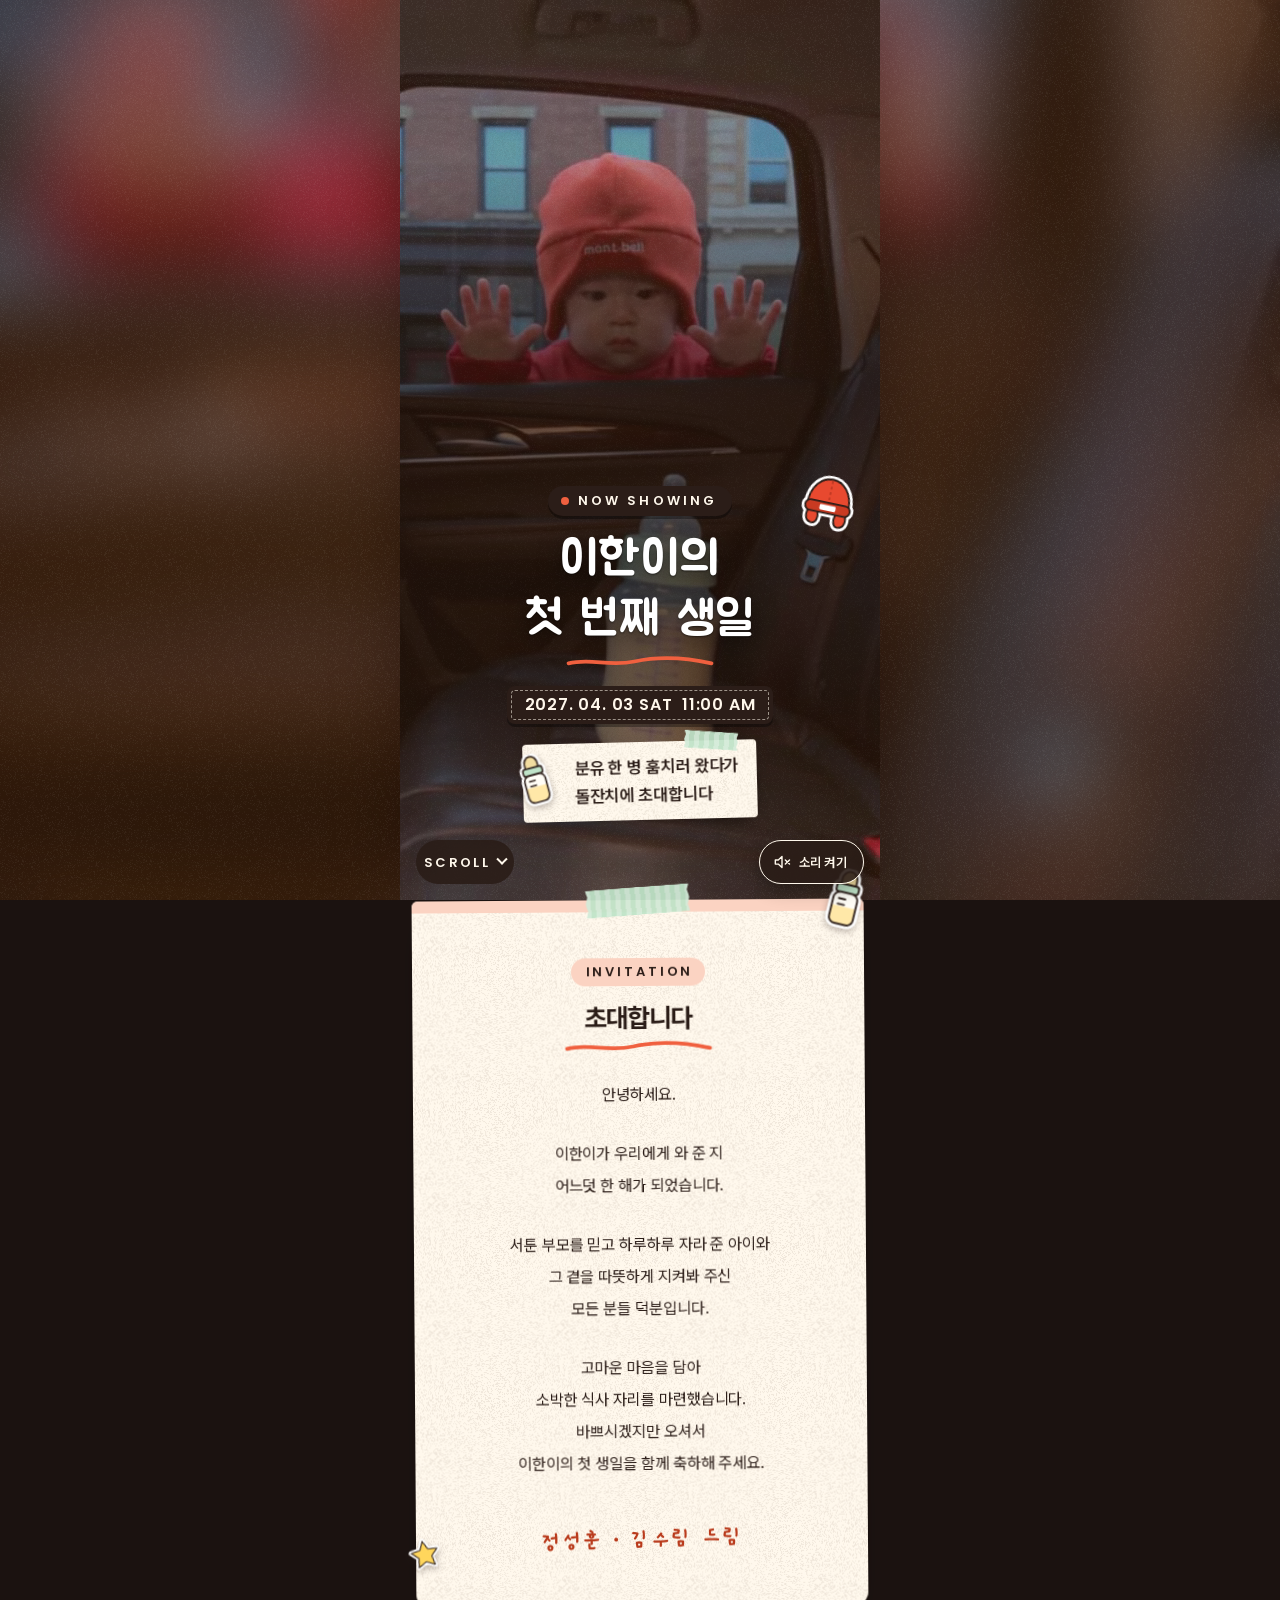
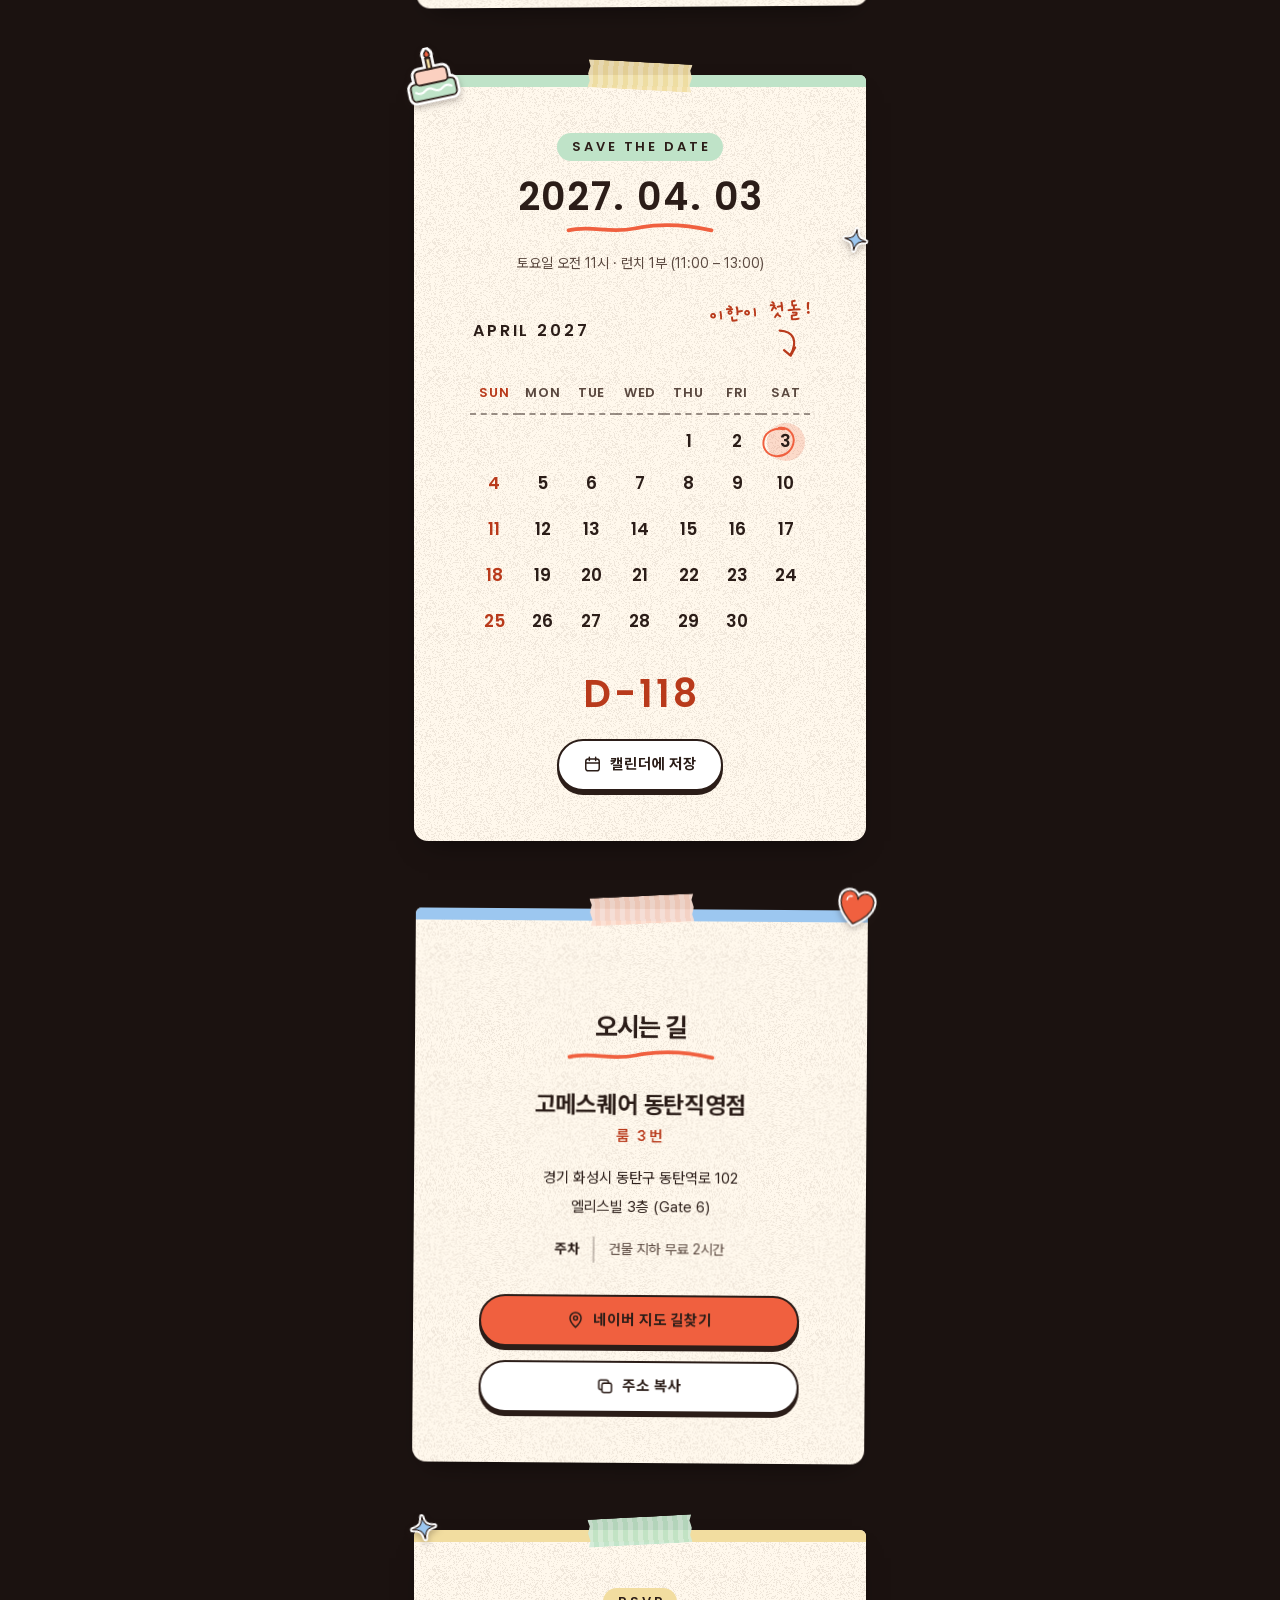
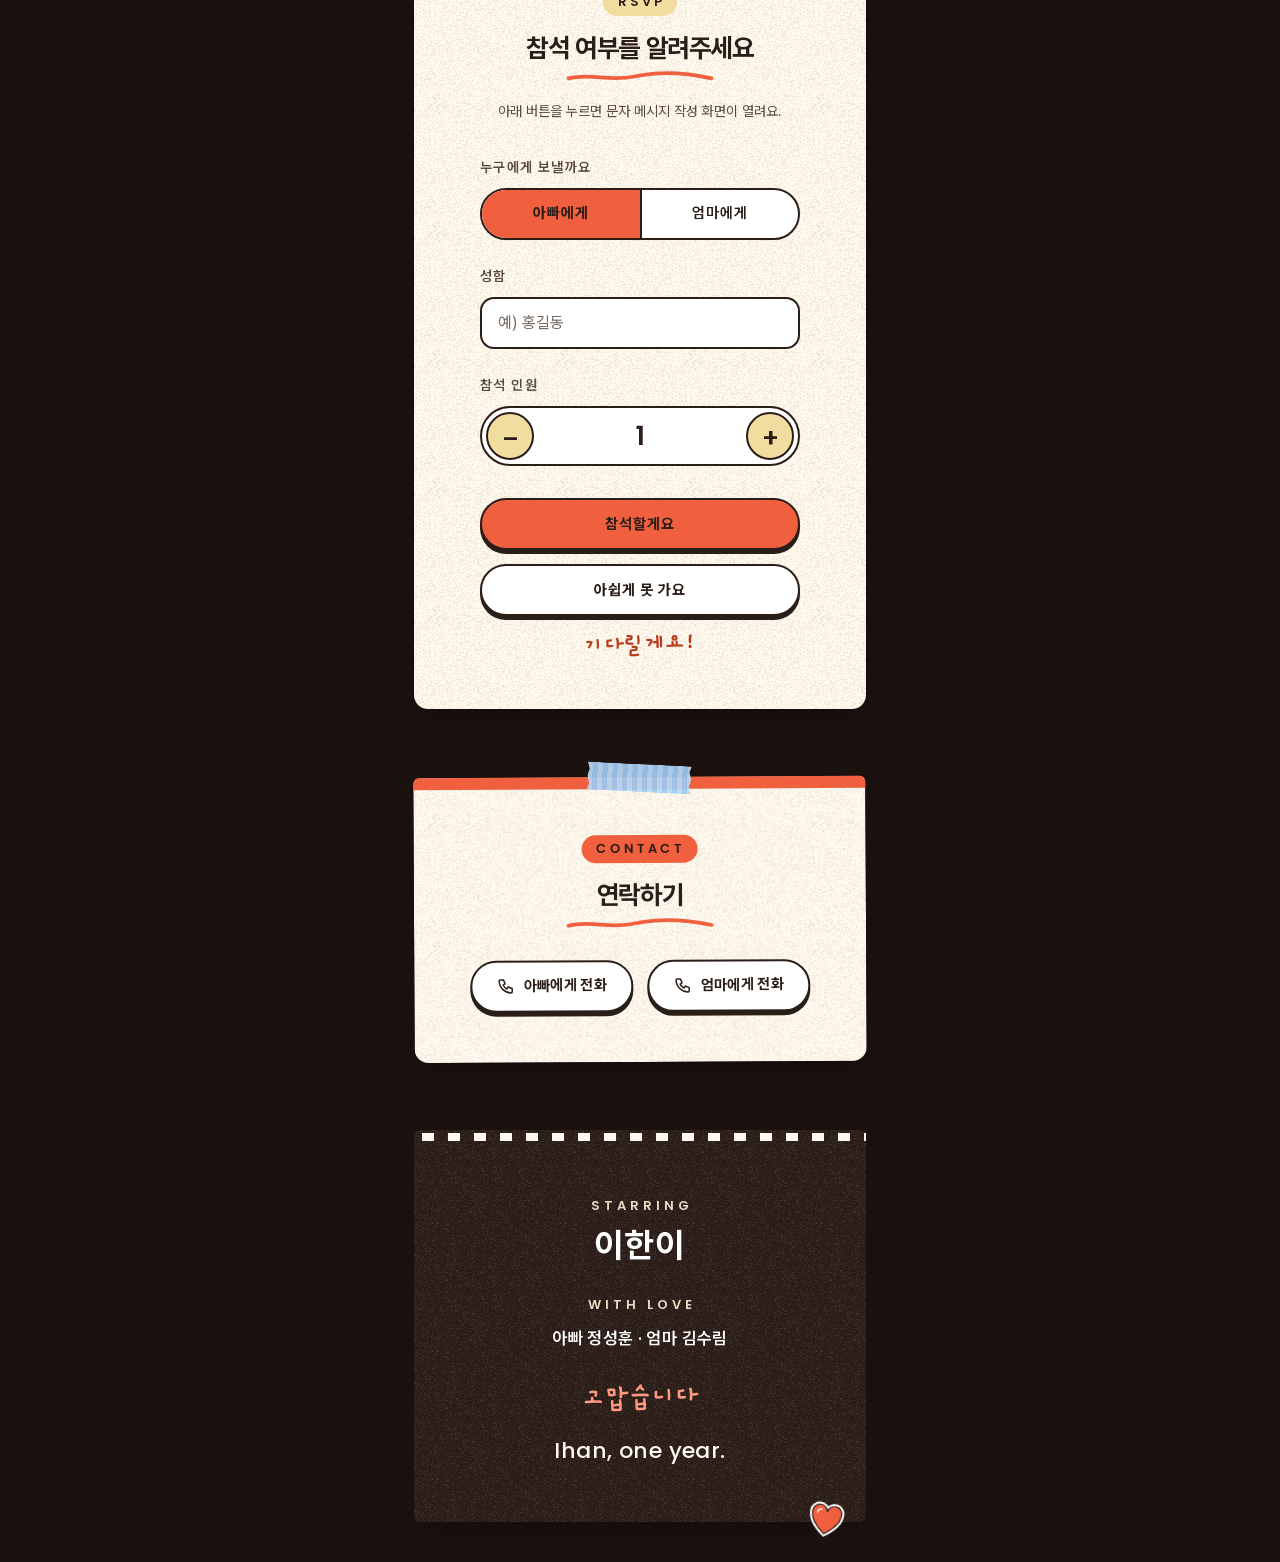
==== v7/index.html @ 922d2dca "Add v7 invitation (scrapbook)" ====
<!DOCTYPE html>
<html lang="ko">
<head>
<meta charset="utf-8">
<meta name="viewport" content="width=device-width, initial-scale=1, viewport-fit=cover">
<title>이한이의 첫 번째 생일에 초대합니다</title>
<meta name="description" content="2027. 04. 03 SAT 오전 11:00 · 고메스퀘어 동탄직영점. 분유 한 병 훔치러 왔다가 돌잔치에 초대합니다. 이한이의 첫 생일에 초대합니다.">
<meta name="theme-color" content="#1b1210">
<meta property="og:type" content="website">
<meta property="og:locale" content="ko_KR">
<meta property="og:site_name" content="정이한 첫돌 잔치">
<meta property="og:title" content="분유 한 병 훔치러 왔다가 — 이한이의 첫 번째 생일">
<meta property="og:description" content="2027. 04. 03 SAT 오전 11:00 · 고메스퀘어 동탄직영점에서 기다릴게요.">
<meta property="og:url" content="https://jjsuri.github.io/ihan-first-birthday/v7/">
<meta property="og:image" content="https://jjsuri.github.io/ihan-first-birthday/v7/assets/og.jpg">
<meta property="og:image:width" content="1200">
<meta property="og:image:height" content="630">
<meta property="og:image:type" content="image/jpeg">
<meta property="og:image:alt" content="이한이의 첫 번째 생일 초대장">
<link rel="image_src" href="https://jjsuri.github.io/ihan-first-birthday/v7/assets/og-square.jpg">
<meta name="twitter:card" content="summary_large_image">
<meta name="twitter:title" content="분유 한 병 훔치러 왔다가 — 이한이의 첫 번째 생일">
<meta name="twitter:description" content="2027. 04. 03 SAT 오전 11:00 · 고메스퀘어 동탄직영점에서 기다릴게요.">
<meta name="twitter:image" content="https://jjsuri.github.io/ihan-first-birthday/v7/assets/og.jpg">
<link rel="preload" as="image" href="assets/poster.jpg">
<link rel="preload" href="assets/fonts/pretendard-sub.woff2" as="font" type="font/woff2" crossorigin>
<link rel="preload" href="assets/fonts/jua-sub.woff2" as="font" type="font/woff2" crossorigin>
<link rel="preload" href="assets/fonts/poppins-600.woff2" as="font" type="font/woff2" crossorigin>
<link rel="preload" href="assets/fonts/poppins-500.woff2" as="font" type="font/woff2" crossorigin>
<script>document.documentElement.className+=' js';</script>
<link rel="stylesheet" href="assets/style.css">
</head>
<body>
<svg width="0" height="0" style="position:absolute" aria-hidden="true" focusable="false"><defs>
<symbol id="s-bottle" viewBox="0 0 64 64"><g fill="#fff" stroke="#fff" stroke-width="8" stroke-linejoin="round"><path d="M32 3c-5 0-8 5-8 9v5h16v-5c0-4-3-9-8-9z"/><rect x="20" y="17" width="24" height="9" rx="3"/><rect x="19" y="26" width="26" height="34" rx="7"/></g><path fill="#F2DDA0" stroke="#2B1D18" stroke-width="2" stroke-linejoin="round" d="M32 3c-5 0-8 5-8 9v5h16v-5c0-4-3-9-8-9z"/><rect x="20" y="17" width="24" height="9" rx="3" fill="#BFE3C8" stroke="#2B1D18" stroke-width="2"/><rect x="19" y="26" width="26" height="34" rx="7" fill="#FFFDF6"/><path fill="#FFE8A8" d="M19 41h26v12a7 7 0 0 1-7 7H26a7 7 0 0 1-7-7z"/><path d="M25 33h7M25 39h7" stroke="#2B1D18" stroke-width="2" stroke-linecap="round" fill="none"/><rect x="19" y="26" width="26" height="34" rx="7" fill="none" stroke="#2B1D18" stroke-width="2"/></symbol>
<symbol id="s-hat" viewBox="0 0 64 64"><g fill="#fff" stroke="#fff" stroke-width="8" stroke-linejoin="round"><path d="M9 38C9 19 20 8 32 8s23 11 23 30z"/><rect x="7" y="34" width="50" height="12" rx="6"/><path d="M11 45c-2 8 0 13 5 14s7-3 7-8l-1-6z"/><path d="M53 45c2 8 0 13-5 14s-7-3-7-8l1-6z"/></g><g stroke="#2B1D18" stroke-width="2" stroke-linejoin="round"><path fill="#E8492F" d="M11 45c-2 8 0 13 5 14s7-3 7-8l-1-6z"/><path fill="#E8492F" d="M53 45c2 8 0 13-5 14s-7-3-7-8l1-6z"/><path fill="#E8492F" d="M9 38C9 19 20 8 32 8s23 11 23 30z"/><rect x="7" y="34" width="50" height="12" rx="6" fill="#C93A22"/></g><rect x="23" y="37" width="18" height="6" rx="1.5" fill="#fff"/><path d="M32 10v22" stroke="#B53520" stroke-width="1.6" stroke-dasharray="3 3" fill="none"/></symbol>
<symbol id="s-star" viewBox="0 0 64 64"><path d="M32 5l7.6 15.6 17.2 2.4-12.4 12.1 3 17-15.4-8.1-15.4 8.1 3-17L7.2 23l17.2-2.4z" fill="#fff" stroke="#fff" stroke-width="9" stroke-linejoin="round"/><path d="M32 5l7.6 15.6 17.2 2.4-12.4 12.1 3 17-15.4-8.1-15.4 8.1 3-17L7.2 23l17.2-2.4z" fill="#FFD65C" stroke="#2B1D18" stroke-width="2" stroke-linejoin="round"/></symbol>
<symbol id="s-heart" viewBox="0 0 64 64"><path d="M32 57C10 41 6 29 6 21a13 13 0 0 1 26-4 13 13 0 0 1 26 4c0 8-4 20-26 36z" fill="#fff" stroke="#fff" stroke-width="9" stroke-linejoin="round"/><path d="M32 57C10 41 6 29 6 21a13 13 0 0 1 26-4 13 13 0 0 1 26 4c0 8-4 20-26 36z" fill="#F0603F" stroke="#2B1D18" stroke-width="2" stroke-linejoin="round"/><path d="M15 21c0-4 3-7 7-7" stroke="#fff" stroke-width="2.4" stroke-linecap="round" fill="none"/></symbol>
<symbol id="s-cake" viewBox="0 0 64 64"><g fill="#fff" stroke="#fff" stroke-width="8" stroke-linejoin="round"><rect x="7" y="38" width="50" height="19" rx="5"/><rect x="14" y="24" width="36" height="16" rx="5"/><rect x="29.5" y="12" width="5" height="12"/><path d="M32 3c4 3.5 4 7 0 8-4-1-4-4.5 0-8z"/></g><rect x="7" y="38" width="50" height="19" rx="5" fill="#BFE3C8" stroke="#2B1D18" stroke-width="2"/><rect x="14" y="24" width="36" height="16" rx="5" fill="#FBD0C0" stroke="#2B1D18" stroke-width="2"/><rect x="29.5" y="12" width="5" height="12" fill="#F2DDA0" stroke="#2B1D18" stroke-width="2"/><path d="M32 3c4 3.5 4 7 0 8-4-1-4-4.5 0-8z" fill="#F0603F" stroke="#2B1D18" stroke-width="1.6" stroke-linejoin="round"/><path d="M12 47q5 4 10 0t10 0 10 0 10 0" stroke="#fff" stroke-width="2.4" stroke-linecap="round" fill="none"/></symbol>
<symbol id="s-spark" viewBox="0 0 64 64"><path d="M32 4c2 14 6 18 20 20-14 2-18 6-20 20-2-14-6-18-20-20 14-2 18-6 20-20z" fill="#fff" stroke="#fff" stroke-width="9" stroke-linejoin="round" transform="translate(0 4)"/><path d="M32 4c2 14 6 18 20 20-14 2-18 6-20 20-2-14-6-18-20-20 14-2 18-6 20-20z" fill="#9CC7F0" stroke="#2B1D18" stroke-width="2" stroke-linejoin="round" transform="translate(0 4)"/></symbol>
<symbol id="i-cal" viewBox="0 0 24 24"><rect x="3.5" y="5" width="17" height="15" rx="3"/><path d="M8 3v4M16 3v4M3.5 10h17"/></symbol>
<symbol id="i-pin" viewBox="0 0 24 24"><path d="M12 21s7-6.200 7-11.5a7 7 0 0 0-14 0C5 14.800 12 21 12 21z"/><circle cx="12" cy="9.5" r="2.5"/></symbol>
<symbol id="i-copy" viewBox="0 0 24 24"><rect x="8" y="8" width="12" height="12" rx="2.5"/><path d="M16 8V6.5A2.5 2.5 0 0 0 13.5 4h-7A2.5 2.5 0 0 0 4 6.5v7A2.5 2.5 0 0 0 6.5 16H8"/></symbol>
<symbol id="i-phone" viewBox="0 0 24 24"><path d="M5 4h4l2 5-2.5 1.5a11 11 0 0 0 5 5L15 13l5 2v4a1.5 1.5 0 0 1-1.5 1.5A15.5 15.5 0 0 1 3.5 5.5 1.5 1.5 0 0 1 5 4z"/></symbol>
</defs></svg>

<!-- 고정 배경: 영상(가벼운 색보정) + 섹션별 컬러 무드 -->
<div class="stage" id="stage" aria-hidden="true">
  <video class="bg-far" id="bgFar" muted loop playsinline webkit-playsinline preload="none" tabindex="-1"></video>
  <div class="bg-col">
    <video class="bg-vid" id="bgVid" poster="assets/poster.jpg" muted loop playsinline webkit-playsinline preload="auto" tabindex="-1"></video>
  </div>
  <div class="tint" id="tint"></div>
  <div class="scrim" id="scrim"></div>
  <div class="grain"></div>
</div>

<div class="tools">
  <button class="icon-btn" id="soundBtn" type="button" aria-label="배경 영상 소리 켜기" aria-pressed="false"></button>
</div>

<main class="app">

  <!-- HERO (영상 위) -->
  <header class="hero" id="top">
    <div class="hero-copy">
      <p class="now"><i aria-hidden="true"></i>Now Showing</p>
      <svg class="stk" style="--s:58px;right:calc(var(--inset) - 6px);top:-14px;--r:12deg" aria-hidden="true" focusable="false"><use href="#s-hat"/></svg>
      <h1>이한이의<br>첫 번째 생일</h1>
      <svg class="ul hero-ul draw" viewBox="0 0 160 14" aria-hidden="true" focusable="false"><path pathLength="1" d="M3 9C28 3 46 13 74 7s56-4 83 2"/></svg>
      <p class="hero-date"><span class="tk">2027. 04. 03 <span>SAT</span> &nbsp;11:00 AM</span></p>
      <p class="hero-joke"><svg class="stk" style="--s:52px;left:-14px;top:50%;margin-top:-30px;--r:-14deg" aria-hidden="true" focusable="false"><use href="#s-bottle"/></svg>분유 한 병 훔치러 왔다가<br>돌잔치에 초대합니다</p>
    </div>
    <a class="scroll-cue" href="#invite" aria-label="아래로 스크롤"><span class="lbl">Scroll</span><span class="arr" aria-hidden="true"></span></a>
  </header>

  <!-- GREETING -->
  <section class="sheet sec greeting reveal" id="invite" style="--mood:#FBD3C2;--tape:#BFE3C8;--rot:-.4deg;--tr:-4deg" data-tint="64,30,18">
    <svg class="stk" style="--s:60px;right:-12px;top:-30px;--r:14deg" aria-hidden="true" focusable="false"><use href="#s-bottle"/></svg><svg class="stk" style="--s:34px;left:-8px;bottom:36px;--r:-12deg" aria-hidden="true" focusable="false"><use href="#s-star"/></svg>
    <p class="label reveal">Invitation</p>
    <h2 class="reveal" style="--d:.06s">초대합니다</h2>
    <svg class="ul draw reveal" viewBox="0 0 160 14" aria-hidden="true" focusable="false"><path pathLength="1" d="M3 9C28 3 46 13 74 7s56-4 83 2"/></svg>
    <div class="letter reveal">
      <p>안녕하세요.</p>
      <p>이한이가 우리에게 와 준 지<br>어느덧 한 해가 되었습니다.</p>
      <p>서툰 부모를 믿고 하루하루 자라 준 아이와<br>그 곁을 따뜻하게 지켜봐 주신<br>모든 분들 덕분입니다.</p>
      <p>고마운 마음을 담아<br>소박한 식사 자리를 마련했습니다.<br>바쁘시겠지만 오셔서<br>이한이의 첫 생일을 함께 축하해 주세요.</p>
      <p class="sign hand">정성훈 · 김수림 드림</p>
    </div>
  </section>

  <!-- DATE -->
  <section class="sheet sec date reveal" style="--mood:#BFE3C8;--tape:#F2DDA0;--rot:0deg;--tr:3deg" data-tint="16,52,36">
    <svg class="stk" style="--s:58px;left:-12px;top:-28px;--r:-12deg" aria-hidden="true" focusable="false"><use href="#s-cake"/></svg><svg class="stk" style="--s:34px;right:-6px;top:150px;--r:10deg" aria-hidden="true" focusable="false"><use href="#s-spark"/></svg>
    <p class="label reveal">Save the Date</p>
    <h2 class="reveal" style="--d:.06s">2027. 04. 03</h2>
    <svg class="ul draw reveal" viewBox="0 0 160 14" aria-hidden="true" focusable="false"><path pathLength="1" d="M3 9C28 3 46 13 74 7s56-4 83 2"/></svg>
    <p class="sub reveal" style="--d:.1s">토요일 오전 11시 · 런치 1부 (11:00 – 13:00)</p>
    <div class="cal-wrap reveal">
      <p class="hand cal-note" aria-hidden="true">이한이 첫돌!<svg class="arrow" viewBox="0 0 30 40" focusable="false"><path d="M7 4C23 6 27 18 17 33"/><path d="M10 27l7 7 6-9"/></svg></p>
      <div class="cal" id="calendar" aria-label="2027년 4월 달력"></div>
    </div>
    <p class="dday reveal" id="dday" aria-live="off">D-</p>
    <button class="btn btn-line reveal" id="calBtn" type="button"><svg class="ico" viewBox="0 0 24 24" aria-hidden="true" focusable="false"><use href="#i-cal"/></svg>캘린더에 저장</button>
  </section>

  <!-- TIMELINE -->
  <section class="sheet sec timeline reveal" id="timelineSec" hidden style="--mood:#8A5A48;--tape:#F2DDA0;--rot:.4deg;--tr:-3deg" data-tint="46,24,16">
    <p class="label on-dark reveal">Growing Up</p>
    <h2 class="reveal" style="--d:.06s">이한이의 1년</h2>
    <svg class="ul draw reveal" viewBox="0 0 160 14" aria-hidden="true" focusable="false"><path pathLength="1" d="M3 9C28 3 46 13 74 7s56-4 83 2"/></svg>
    <ol class="tl" id="timeline"></ol>
  </section>

  <!-- GALLERY -->
  <section class="sheet sec gallery reveal" id="gallerySec" hidden style="--mood:#F2DDA0;--tape:#9CC7F0;--rot:-.3deg;--tr:4deg" data-tint="60,44,10">
    <p class="label reveal">Gallery</p>
    <h2 class="reveal" style="--d:.06s">함께한 순간들</h2>
    <svg class="ul draw reveal" viewBox="0 0 160 14" aria-hidden="true" focusable="false"><path pathLength="1" d="M3 9C28 3 46 13 74 7s56-4 83 2"/></svg>
    <div class="grid" id="photoGrid"></div>
  </section>

  <!-- LOCATION -->
  <section class="sheet sec location reveal" style="--mood:#9CC7F0;--tape:#FBD3C2;--rot:.4deg;--tr:-3deg" data-tint="14,34,60">
    <svg class="stk" style="--s:40px;right:-8px;top:-22px;--r:12deg" aria-hidden="true" focusable="false"><use href="#s-heart"/></svg>
    <p class="label reveal">Location</p>
    <h2 class="reveal" style="--d:.06s">오시는 길</h2>
    <svg class="ul draw reveal" viewBox="0 0 160 14" aria-hidden="true" focusable="false"><path pathLength="1" d="M3 9C28 3 46 13 74 7s56-4 83 2"/></svg>
    <div class="place reveal">
      <p class="venue">고메스퀘어 동탄직영점</p>
      <p class="room">룸 3번</p>
      <p class="addr" id="addrText">경기 화성시 동탄구 동탄역로 102<br>엘리스빌 3층 (Gate 6)</p>
      <p class="park"><span>주차</span> 건물 지하 무료 2시간</p>
    </div>
    <div class="btn-col reveal">
      <a class="btn btn-solid" href="https://naver.me/GQGgInN1" target="_blank" rel="noopener"><svg class="ico" viewBox="0 0 24 24" aria-hidden="true" focusable="false"><use href="#i-pin"/></svg>네이버 지도 길찾기</a>
      <button class="btn btn-line" id="copyBtn" type="button"><svg class="ico" viewBox="0 0 24 24" aria-hidden="true" focusable="false"><use href="#i-copy"/></svg>주소 복사</button>
    </div>
  </section>

  <!-- RSVP -->
  <section class="sheet sec rsvp reveal" style="--mood:#F2DDA0;--tape:#BFE3C8;--rot:0deg;--tr:-3deg" data-tint="60,44,10">
    <svg class="stk" style="--s:36px;left:-8px;top:-18px;--r:-10deg" aria-hidden="true" focusable="false"><use href="#s-spark"/></svg>
    <p class="label reveal">RSVP</p>
    <h2 class="reveal" style="--d:.06s">참석 여부를 알려주세요</h2>
    <svg class="ul draw reveal" viewBox="0 0 160 14" aria-hidden="true" focusable="false"><path pathLength="1" d="M3 9C28 3 46 13 74 7s56-4 83 2"/></svg>
    <p class="sub reveal" style="--d:.1s">아래 버튼을 누르면 문자 메시지 작성 화면이 열려요.</p>
    <form class="rsvp-form reveal" id="rsvpForm" novalidate>
      <fieldset>
        <legend>누구에게 보낼까요</legend>
        <div class="seg" role="group" aria-label="받는 사람">
          <button type="button" class="seg-btn" data-who="dad" aria-pressed="true">아빠에게</button>
          <button type="button" class="seg-btn" data-who="mom" aria-pressed="false">엄마에게</button>
        </div>
      </fieldset>
      <label class="field"><span>성함</span><input id="guestName" type="text" autocomplete="name" placeholder="예) 홍길동" maxlength="20"></label>
      <div class="field"><span>참석 인원</span>
        <div class="stepper"><button type="button" id="cntMinus" aria-label="인원 줄이기">−</button><output id="cntVal" aria-live="polite">1</output><button type="button" id="cntPlus" aria-label="인원 늘리기">+</button></div>
      </div>
      <p class="hint" id="rsvpHint" role="alert" hidden></p>
      <div class="btn-col">
        <button class="btn btn-solid" type="button" id="goBtn">참석할게요</button>
        <button class="btn btn-line" type="button" id="noBtn">아쉽게 못 가요</button>
      </div>
      <p class="hand wait" aria-hidden="true">기다릴게요!</p>
    </form>
  </section>

  <!-- CONTACT -->
  <section class="sheet sec contact reveal" style="--mood:#F0603F;--tape:#9CC7F0;--rot:-.3deg;--tr:3deg" data-tint="70,22,12">
    <p class="label reveal">Contact</p>
    <h2 class="reveal" style="--d:.06s">연락하기</h2>
    <svg class="ul draw reveal" viewBox="0 0 160 14" aria-hidden="true" focusable="false"><path pathLength="1" d="M3 9C28 3 46 13 74 7s56-4 83 2"/></svg>
    <div class="btn-row reveal">
      <a class="btn btn-line" href="tel:010-2500-9017"><svg class="ico" viewBox="0 0 24 24" aria-hidden="true" focusable="false"><use href="#i-phone"/></svg>아빠에게 전화</a>
      <a class="btn btn-line" href="tel:010-4046-0796"><svg class="ico" viewBox="0 0 24 24" aria-hidden="true" focusable="false"><use href="#i-phone"/></svg>엄마에게 전화</a>
    </div>
  </section>

  <!-- END CREDITS -->
  <footer class="sheet sec foot credits reveal" data-tint="18,11,9">
    <p class="cr-k reveal">Starring</p>
    <p class="cr-star reveal" style="--d:.06s">이한이</p>
    <p class="cr-k reveal" style="--d:.12s">With love</p>
    <p class="cr-v reveal" style="--d:.16s">아빠 정성훈 · 엄마 김수림</p>
    <p class="hand cr-thanks reveal" style="--d:.22s">고맙습니다</p>
    <p class="en reveal" style="--d:.28s">Ihan, one year.</p>
    <svg class="stk" style="--s:36px;right:22px;bottom:-16px;--r:10deg" aria-hidden="true" focusable="false"><use href="#s-heart"/></svg>
  </footer>
</main>

<div class="lb" id="lightbox" hidden role="dialog" aria-modal="true" aria-label="사진 크게 보기">
  <button class="lb-close" id="lbClose" type="button" aria-label="닫기">×</button>
  <button class="lb-nav prev" id="lbPrev" type="button" aria-label="이전 사진">‹</button>
  <img id="lbImg" alt="">
  <button class="lb-nav next" id="lbNext" type="button" aria-label="다음 사진">›</button>
</div>
<div class="toast" id="toast" role="status" aria-live="polite"></div>
<noscript><style>.reveal{opacity:1!important;transform:none!important}.draw path{stroke-dashoffset:0!important}.stk{opacity:1!important;scale:1!important}</style></noscript>
<script src="assets/app.js"></script>
</body>
</html>
---- v7/assets/style.css ----
/* 이한이의 첫 번째 생일 v7 — 크림 종이 시트 + 스티커 (영상은 창문). Pretendard(본문) · Jua(히어로 제목) · Gaegu(손글씨 포인트) · Poppins(숫자/영문) */
@font-face{font-family:'Pretendard IH';src:url("fonts/pretendard-sub.woff2") format("woff2");font-weight:400 700;font-style:normal;font-display:swap}
@font-face{font-family:'Jua IH';src:url("fonts/jua-sub.woff2") format("woff2");font-weight:400;font-style:normal;font-display:swap}
@font-face{font-family:'Gaegu IH';src:url("fonts/gaegu-sub.woff2") format("woff2");font-weight:700;font-style:normal;font-display:swap}
@font-face{font-family:'Poppins IH';src:url("fonts/poppins-500.woff2") format("woff2");font-weight:500;font-style:normal;font-display:swap}
@font-face{font-family:'Poppins IH';src:url("fonts/poppins-600.woff2") format("woff2");font-weight:600;font-style:normal;font-display:swap}
:root{
  --ink:#2B1D18; --ink2:#5A483F; --paper:#FFF8EC; --white:#fff; --cream:#FFF8EC;
  --accent:#F0603F; --coral-ink:#B93A1B;
  --mint:#BFE3C8; --butter:#F2DDA0; --sky:#9CC7F0; --brick:#8A5A48;
  --display:'Jua IH','Jua','Gowun Dodum','Apple SD Gothic Neo','Malgun Gothic',sans-serif;
  --sans:'Pretendard IH','Pretendard','Apple SD Gothic Neo','Noto Sans KR','Malgun Gothic',system-ui,sans-serif;
  --num:'Poppins IH','Poppins','Pretendard IH','Apple SD Gothic Neo',system-ui,sans-serif;
  --hand:'Gaegu IH','Gaegu','Nanum Pen Script','Pretendard IH','Apple SD Gothic Neo',cursive;
  --w:480px; --inset:28px; --ease:cubic-bezier(.22,.8,.26,1);
}
*{box-sizing:border-box;margin:0;padding:0;-webkit-tap-highlight-color:transparent}
[hidden]{display:none!important}
html{-webkit-text-size-adjust:100%;scroll-behavior:smooth;word-break:keep-all;overflow-wrap:break-word;background:#1b1210}
body{color:var(--ink);font-family:var(--sans);font-weight:400;font-size:15px;line-height:1.8;letter-spacing:0;-webkit-font-smoothing:antialiased;min-height:100vh;overflow-x:hidden}
img,video,svg{display:block;max-width:100%}
button,input{font:inherit;color:inherit;letter-spacing:inherit}
button{cursor:pointer;background:none;border:0}
a{color:inherit;text-decoration:none}
:focus-visible{outline:3px solid var(--accent);outline-offset:3px}
h1,h2,.sub,.letter p{text-wrap:balance}
.hand{font-family:var(--hand);font-weight:700;letter-spacing:.01em}

/* ---------- 고정 배경: 영상은 창문 ---------- */
.stage{position:fixed;inset:0;z-index:-1;overflow:hidden;background:#1b1210 url("poster.jpg") center/cover no-repeat;pointer-events:none}
.bg-far{display:none;position:absolute;inset:-60px;width:calc(100% + 120px);height:calc(100% + 120px);object-fit:cover;filter:blur(36px) saturate(1.2);transform:scale(1.1)}
.bg-col{position:absolute;top:0;bottom:0;left:50%;width:min(100%,var(--w));transform:translateX(-50%);overflow:hidden;background:url("poster.jpg") center/cover no-repeat}
.bg-vid{width:100%;height:100%;object-fit:cover;object-position:50% 30%}
/* 가벼운 스크림(최대 .2) + 섹션 무드 컬러 워시. 글씨는 항상 종이 위/잉크색 칩 위에 있어서 영상은 가리지 않아도 돼요 */
.tint{position:absolute;inset:0;background:rgb(18,11,9);opacity:.0;transition:background-color .9s ease,opacity .9s ease}
.scrim{position:absolute;inset:0;background:rgba(18,11,9,var(--dim,.2))}
.grain{position:absolute;inset:0;background:url("noise.png") 0 0/128px 128px;opacity:.5}
.stage.still .bg-vid,.stage.still .bg-far{display:none!important}
@media (min-width:640px){.bg-far{display:block}.bg-col{box-shadow:0 0 60px rgba(0,0,0,.4)}}

.tools{position:fixed;z-index:20;bottom:calc(16px + env(safe-area-inset-bottom));left:50%;width:min(100%,var(--w));transform:translateX(-50%);display:flex;justify-content:flex-end;padding:0 16px;pointer-events:none}
.icon-btn{pointer-events:auto;min-width:44px;height:44px;padding:0 16px 0 12px;gap:7px;border-radius:99px;display:inline-flex;align-items:center;justify-content:center;color:var(--cream);background:rgba(43,29,24,.9);border:1.5px solid var(--cream);font-family:var(--sans);font-size:13px;font-weight:600;letter-spacing:.02em;line-height:1;box-shadow:0 6px 18px rgba(0,0,0,.3);transition:opacity .35s ease,transform .35s ease,background .2s}
.icon-btn .t{white-space:nowrap}
.tools.away .icon-btn{opacity:0;transform:translateY(10px);pointer-events:none}
.icon-btn:hover{background:rgba(43,29,24,1)}
.icon-btn[aria-pressed="true"]{background:var(--accent);border-color:var(--ink);color:var(--ink)}
.icon-btn svg{flex:none;width:20px;height:20px;fill:none;stroke:currentColor;stroke-width:1.7;stroke-linecap:round;stroke-linejoin:round}

.app{position:relative;z-index:1;max-width:var(--w);margin:0 auto}

/* ---------- 히어로: 영상 위 (NOW SHOWING) ---------- */
.hero{position:relative;height:100vh;height:100svh;min-height:540px;text-align:center}
.hero::before{content:"";position:absolute;left:0;right:0;top:18%;bottom:0;pointer-events:none;background:linear-gradient(180deg,rgba(18,11,9,0) 0,rgba(18,11,9,.5) 30%,rgba(18,11,9,.5) 72%,rgba(18,11,9,0) 100%)}
.hero-copy{position:absolute;left:0;right:0;bottom:calc(80px + env(safe-area-inset-bottom));padding:0 var(--inset)}
.now{display:inline-flex;align-items:center;gap:9px;height:30px;padding:0 15px 0 13px;border-radius:99px;background:var(--ink);color:var(--cream);font-family:var(--num);font-weight:600;font-size:13px;letter-spacing:.24em;text-transform:uppercase;line-height:1;box-shadow:0 3px 0 rgba(0,0,0,.35)}
.now i{width:8px;height:8px;border-radius:50%;background:var(--accent);animation:rec 1.8s ease-in-out infinite}
.hero h1{font-family:var(--display);font-weight:400;font-size:clamp(36px,10.6vw,48px);line-height:1.26;letter-spacing:.015em;margin:14px 0 0;color:#fff;text-shadow:0 1px 2px rgba(0,0,0,.5),0 6px 22px rgba(0,0,0,.5)}
.ul{width:150px;height:13px;margin:6px auto 0;overflow:visible}
.ul path{fill:none;stroke:var(--accent);stroke-width:4;stroke-linecap:round}
.hero-ul{margin:4px auto 18px}
.hero-date{display:flex;justify-content:center}
.tk{position:relative;display:inline-block;padding:7px 18px;border-radius:8px;background:var(--ink);color:var(--cream);font-family:var(--num);font-size:clamp(14px,4vw,16px);font-weight:600;letter-spacing:.05em;white-space:nowrap;line-height:1.5;box-shadow:0 3px 0 rgba(0,0,0,.35);outline:1.5px dashed rgba(255,248,236,.55);outline-offset:-5px}
.tk span{font-size:inherit}
.hero-joke{position:relative;display:inline-block;margin-top:18px;padding:11px 18px 11px 52px;background:var(--paper) url("noise.png") 0 0/128px 128px;color:var(--ink);border-radius:4px;font-family:var(--sans);font-weight:600;font-size:clamp(15px,4.2vw,17px);line-height:1.65;letter-spacing:-.005em;text-align:left;rotate:-1.4deg;box-shadow:0 8px 18px -8px rgba(0,0,0,.6)}
.hero-joke::after{content:"";position:absolute;top:-9px;right:18px;width:54px;height:18px;background:repeating-linear-gradient(90deg,rgba(255,255,255,.3) 0 5px,transparent 5px 10px),rgba(191,227,200,.92);rotate:5deg;clip-path:polygon(0 0,100% 0,97% 30%,100% 55%,97% 80%,100% 100%,0 100%,3% 75%,0 50%,3% 25%)}
.hero-joke .stk{left:-14px}
.scroll-cue{position:absolute;left:16px;bottom:calc(16px + env(safe-area-inset-bottom));width:98px;height:44px;display:flex;align-items:center;justify-content:center;gap:8px;border-radius:99px;background:rgba(43,29,24,.9);color:var(--cream)}
.scroll-cue .lbl{font-family:var(--num);font-size:13px;font-weight:600;letter-spacing:.18em;text-transform:uppercase;line-height:1}
.scroll-cue .arr{display:block;width:8px;height:8px;border-right:2px solid var(--cream);border-bottom:2px solid var(--cream);transform:rotate(45deg) translate(-2px,-2px);animation:cue 1.8s ease-in-out infinite}
@keyframes cue{0%,100%{transform:rotate(45deg) translate(-2px,-2px)}50%{transform:rotate(45deg) translate(1px,1px)}}
@keyframes rec{0%,100%{opacity:1}50%{opacity:.35}}
@keyframes rise{from{opacity:0;transform:translateY(18px)}to{opacity:1;transform:none}}
.hero-copy>.now,.hero-copy>h1,.hero-copy>.hero-ul,.hero-copy>.hero-date,.hero-copy>.hero-joke{animation:rise .9s var(--ease) both}
.hero-copy>h1{animation-delay:.12s}.hero-copy>.hero-ul{animation-delay:.2s}.hero-copy>.hero-date{animation-delay:.28s}.hero-copy>.hero-joke{animation-delay:.38s}
.hero-ul path{stroke-dasharray:1;stroke-dashoffset:1;animation:draw 1.1s .55s var(--ease) forwards}
@keyframes draw{to{stroke-dashoffset:0}}

/* ---------- 스티커 ---------- */
.stk{position:absolute;z-index:3;width:var(--s,56px);height:var(--s,56px);rotate:var(--r,0deg);filter:drop-shadow(0 3px 3px rgba(43,29,24,.28));pointer-events:none}
.hero-copy>.stk{animation:rise .9s .5s var(--ease) both}
.js .sheet .stk{scale:.4;opacity:0;transition:scale .6s .35s cubic-bezier(.3,1.5,.5,1),opacity .4s .35s}
.js .sheet.in .stk{scale:1;opacity:1}

/* ---------- 종이 시트 ---------- */
.sheet{position:relative;margin:0 14px 68px;padding:58px 24px 50px;background:var(--paper) url("noise.png") 0 0/128px 128px;color:var(--ink);border-radius:6px 6px 14px 14px;box-shadow:0 14px 26px -14px rgba(0,0,0,.55);text-align:center;rotate:var(--rot,0deg)}
.sheet::before{content:"";position:absolute;left:0;right:0;top:0;height:12px;border-radius:6px 6px 0 0;background:var(--mood,var(--butter))}
.sheet::after{content:"";position:absolute;top:-13px;left:50%;width:104px;height:28px;margin-left:-52px;rotate:var(--tr,-3deg);background:repeating-linear-gradient(90deg,rgba(255,255,255,.3) 0 5px,transparent 5px 10px),var(--tape,var(--mint));opacity:.93;clip-path:polygon(0 0,100% 0,98% 22%,100% 48%,98% 74%,100% 100%,0 100%,2% 76%,0 50%,2% 24%)}
.sec{position:relative}
.label{display:inline-block;font-family:var(--num);font-size:13px;font-weight:600;letter-spacing:.22em;padding:4px 12px 4px calc(12px + .22em);text-transform:uppercase;line-height:1.5;border-radius:99px;background:var(--mood,var(--butter));color:var(--ink)}
.label.on-dark{color:var(--cream)}
h2{font-family:var(--sans);font-weight:700;font-size:26px;line-height:1.4;letter-spacing:-.015em;margin:14px 0 0;color:var(--ink)}
.sub{font-size:14px;color:var(--ink2);margin-top:16px}
.ul.draw{margin-top:4px}
.en{font-family:var(--num);font-weight:500;font-size:26px;letter-spacing:.02em;line-height:1.3}

.letter{font-family:var(--sans);font-weight:400;font-size:16px;line-height:2;letter-spacing:-.005em;margin-top:26px;color:var(--ink)}
.letter p+p{margin-top:1.7em}
.letter .sign{margin-top:1.8em;font-size:24px;line-height:1.4;color:var(--coral-ink);letter-spacing:.02em;rotate:-1.5deg}

/* 날짜 */
.date h2{font-family:var(--num);font-weight:600;font-size:clamp(30px,9vw,38px);letter-spacing:.05em;padding-left:.05em;line-height:1.15;margin-top:14px}
.cal-wrap{position:relative;margin:34px auto 0;max-width:340px}
.cal{position:relative}
.cal-note{position:absolute;z-index:2;top:-10px;right:-2px;font-size:21px;line-height:1.1;color:var(--coral-ink);rotate:-5deg;white-space:nowrap}
.cal-note .arrow{position:absolute;right:14px;top:26px;width:26px;height:38px;fill:none;stroke:var(--coral-ink);stroke-width:2.6;stroke-linecap:round;stroke-linejoin:round}
.cal-title{font-family:var(--num);font-weight:600;font-size:16px;letter-spacing:.18em;padding:6px 0 0 .18em;text-transform:uppercase;margin-bottom:36px;color:var(--ink);text-align:left}
.cal table{width:100%;border-collapse:collapse;table-layout:fixed}
.cal th{font-family:var(--num);font-weight:600;font-size:13px;letter-spacing:.06em;color:var(--ink2);padding-bottom:8px;border-bottom:2px dashed rgba(43,29,24,.28)}
.cal th.sun{color:var(--coral-ink)}
.cal tbody tr:first-child td{padding-top:8px}
.cal td{height:46px;text-align:center;font-family:var(--num);font-weight:600;font-size:17px;color:var(--ink)}
.cal td.sun{color:var(--coral-ink)}
.cal td span{position:relative;display:inline-grid;place-items:center;width:38px;height:38px;border-radius:50%;line-height:1}
.cal td.on{color:var(--ink)}
.cal td.on span{font-weight:700;background:rgba(240,96,63,.2);animation:beat 2.6s 1.4s ease-in-out infinite}
.circ{position:absolute;left:50%;top:50%;width:54px;height:50px;margin:-25px 0 0 -27px;overflow:visible;pointer-events:none}
.circ path{fill:none;stroke:var(--accent);stroke-width:2.8;stroke-linecap:round;stroke-linejoin:round}
.dday{margin:30px 0 26px;font-family:var(--num);font-weight:600;font-size:38px;line-height:1;letter-spacing:.08em;padding-left:.08em;color:var(--coral-ink)}
.dday.done{font-family:var(--sans);font-weight:700;font-size:20px;letter-spacing:-.005em;padding-left:0;line-height:1.6;color:var(--ink)}

/* 손그림 (stroke 그리기) */
.draw path{stroke-dasharray:1;stroke-dashoffset:1;transition:stroke-dashoffset 1.1s .25s var(--ease)}
.draw.in path{stroke-dashoffset:0}
.circ path{stroke-dasharray:1;stroke-dashoffset:1;transition:stroke-dashoffset 1s .5s var(--ease)}
.cal-wrap.in .circ path{stroke-dashoffset:0}
.hero-ul path{transition:none}
.js .draw.reveal{opacity:1;transform:none}
.no-js .circ path,.no-js .draw path{stroke-dashoffset:0}

/* 버튼 */
.btn{display:inline-flex;align-items:center;justify-content:center;gap:8px;min-height:52px;padding:0 24px;font-family:var(--sans);font-weight:700;font-size:15px;letter-spacing:.06em;white-space:nowrap;border-radius:99px;border:2px solid var(--ink);color:var(--ink);box-shadow:0 4px 0 var(--ink);transition:transform .18s var(--ease),box-shadow .18s var(--ease),background-color .2s}
.btn .ico{flex:none;width:19px;height:19px;fill:none;stroke:currentColor;stroke-width:1.9;stroke-linecap:round;stroke-linejoin:round}
.btn:active{transform:translateY(3px);box-shadow:0 1px 0 var(--ink)}
@media (hover:hover){.btn:hover{transform:translateY(-2px);box-shadow:0 6px 0 var(--ink)}.btn:active{transform:translateY(3px);box-shadow:0 1px 0 var(--ink)}.seg-btn:not([aria-pressed="true"]):hover{background:rgba(240,96,63,.14)}.stepper button:hover{transform:scale(1.07)}}
.stepper button:active,.seg-btn:active,.icon-btn:active{transform:scale(.94)}
.btn-solid{background:var(--accent)}
.btn-solid:hover{background:#F7765A}
.btn-line{background:#fff}
.btn-col{display:grid;gap:14px;max-width:320px;margin:32px auto 0}
.btn-row{display:grid;grid-template-columns:repeat(2,minmax(0,1fr));gap:14px;width:100%;max-width:340px;margin:30px auto 0}
.btn-row .btn{padding:0 8px;letter-spacing:.02em;font-size:15px}
.cal-wrap+.dday+.btn{margin-top:0}
@media (max-width:380px){.btn-row .ico{display:none}}

/* 성장 기록 / 갤러리 (사진이 있을 때만) */
.tl{list-style:none;margin:40px auto 0;max-width:340px;text-align:left;position:relative}
.tl::before{content:"";position:absolute;left:25px;top:26px;bottom:26px;border-left:2px dashed rgba(43,29,24,.3)}
.tl li{position:relative;display:grid;grid-template-columns:52px 1fr;column-gap:18px;padding-bottom:36px}
.tl li:last-child{padding-bottom:0}
.mono{width:52px;height:52px;border-radius:50%;background:var(--brick);border:2px solid var(--ink);display:grid;place-items:center;font-family:var(--num);font-weight:600;font-size:16px;color:var(--cream);position:relative;z-index:1}
.tl .en-l{font-family:var(--num);font-weight:600;font-size:13px;letter-spacing:.14em;text-transform:uppercase;color:var(--ink2);line-height:1.4;padding-top:2px}
.tl .lab{font-family:var(--sans);font-weight:700;font-size:18px;letter-spacing:-.005em;line-height:1.5;color:var(--ink)}
.tl .dt{font-family:var(--num);font-weight:500;font-size:14px;letter-spacing:.06em;color:var(--ink2)}
.tl .note{font-size:14px;color:var(--ink2);line-height:1.7;margin-top:2px}
.tl .ph{margin-top:12px;aspect-ratio:4/3;background:#fff;padding:6px 6px 20px;box-shadow:0 6px 14px -6px rgba(43,29,24,.5);rotate:-1deg}
.tl li:nth-child(even) .ph{rotate:1.2deg}
.tl .ph img{width:100%;height:100%;object-fit:cover}
.grid{display:grid;grid-template-columns:1fr 1fr;gap:16px 14px;margin:34px 0 0}
.shot{position:relative;margin:0;aspect-ratio:4/5;background:#fff;border:6px solid #fff;border-bottom-width:20px;box-shadow:0 6px 14px -6px rgba(43,29,24,.5);cursor:zoom-in;rotate:-1.2deg}
.shot:nth-child(even){rotate:1.2deg}
.shot.wide{grid-column:span 2;aspect-ratio:4/3}
.shot img{position:absolute;inset:0;width:100%;height:100%;object-fit:cover}

/* 오시는 길 */
.place{margin-top:26px}
.venue{font-family:var(--sans);font-weight:700;font-size:24px;letter-spacing:-.015em;line-height:1.4}
.room{font-family:var(--sans);font-weight:600;color:var(--coral-ink);letter-spacing:.14em;margin-top:2px}
.addr{font-size:15px;line-height:1.9;margin-top:14px;color:var(--ink)}
.park{margin-top:16px;font-size:14px;color:var(--ink2)}
.park span{display:inline-block;margin-right:10px;padding-right:12px;border-right:2px solid rgba(43,29,24,.25);letter-spacing:.1em;color:var(--ink);font-weight:700}

/* RSVP */
.rsvp-form{max-width:320px;margin:30px auto 0;text-align:left}
fieldset{border:0}
legend,.field>span{display:block;font-size:14px;font-weight:600;letter-spacing:.1em;color:var(--ink2);margin-bottom:8px}
.seg{display:grid;grid-template-columns:1fr 1fr;border:2px solid var(--ink);border-radius:99px;overflow:hidden;background:#fff}
.seg-btn{height:48px;font-size:15px;font-weight:600;letter-spacing:.06em;font-family:var(--sans);transition:background .2s,color .2s,transform .2s}
.seg-btn+.seg-btn{border-left:2px solid var(--ink)}
.seg-btn[aria-pressed="true"]{background:var(--accent);color:var(--ink);font-weight:700}
.field{display:block;margin-top:24px}
.field input{width:100%;height:52px;border:2px solid var(--ink);border-radius:14px;background:#fff;font-size:16px;padding:0 16px;color:var(--ink)}
.field input::placeholder{color:#76665D;opacity:1}
.field input:focus{outline:none;border-color:var(--accent);box-shadow:0 0 0 3px rgba(240,96,63,.35)}
.stepper{display:flex;align-items:center;justify-content:space-between;border:2px solid var(--ink);border-radius:99px;background:#fff;padding:4px}
.stepper button{flex:none;width:48px;height:48px;border-radius:50%;border:2px solid var(--ink);background:var(--butter);font-family:var(--sans);font-weight:600;font-size:28px;line-height:1;display:grid;place-items:center;color:var(--ink);transition:transform .2s var(--ease),background .15s}
.stepper button:active{background:var(--accent)}
.stepper output{font-family:var(--num);font-weight:600;font-size:26px;font-variant-numeric:lining-nums;color:var(--ink)}
.hint{margin-top:16px;font-size:14px;font-weight:600;text-align:center;color:var(--coral-ink)}
.hint::before{content:"";display:inline-block;width:7px;height:7px;border-radius:50%;background:var(--accent);margin-right:8px;vertical-align:middle}
.rsvp .btn-col{max-width:none}
.wait{margin-top:14px;text-align:center;font-size:24px;line-height:1.2;color:var(--coral-ink);rotate:-2deg}
.contact{padding-left:24px;padding-right:24px}

/* 엔딩 크레딧 */
.credits{background:var(--ink) url("noise.png") 0 0/128px 128px;color:var(--cream);padding:64px 24px calc(56px + env(safe-area-inset-bottom));margin-bottom:40px;border-radius:6px;rotate:0deg}
.credits::before{top:0;height:14px;border-radius:0;background:repeating-linear-gradient(90deg,var(--cream) 0 12px,transparent 12px 26px) 8px 3px/auto 8px no-repeat}
.credits::after{display:none}
.cr-k{font-family:var(--num);font-weight:600;font-size:13px;letter-spacing:.3em;padding-left:.3em;text-transform:uppercase;color:#E9DCC6}
.cr-star{font-family:var(--sans);font-weight:700;font-size:34px;letter-spacing:.04em;line-height:1.3;margin:6px 0 26px;color:#fff}
.cr-v{font-family:var(--sans);font-weight:600;font-size:17px;letter-spacing:.02em;margin-top:6px;color:#fff}
.cr-thanks{margin-top:28px;font-size:28px;line-height:1.2;color:#FF9A80;rotate:-2deg}
.credits .en{margin-top:22px;font-size:22px;color:var(--cream)}
.credits .stk{right:22px;bottom:-16px}

/* 라이트박스 / 토스트 */
.lb{position:fixed;inset:0;z-index:50;background:rgba(14,9,7,.95);display:grid;place-items:center}
.lb img{max-width:92vw;max-height:84vh;object-fit:contain}
.lb button{position:absolute;color:#fff;font-size:34px;line-height:1;width:52px;height:52px;opacity:.9}
.lb-close{top:calc(10px + env(safe-area-inset-top));right:10px;font-size:38px!important}
.lb-nav{top:50%;margin-top:-26px}.lb-nav.prev{left:4px}.lb-nav.next{right:4px}
.toast{position:fixed;left:50%;bottom:calc(28px + env(safe-area-inset-bottom));transform:translate(-50%,12px);z-index:60;background:#fff;color:var(--ink);font-size:14px;font-weight:500;letter-spacing:.03em;padding:13px 24px;border-radius:99px;opacity:0;pointer-events:none;transition:opacity .3s,transform .3s;max-width:90vw;text-align:center;box-shadow:0 8px 30px rgba(0,0,0,.35)}
.toast.show{opacity:1;transform:translate(-50%,0)}

/* 리빌 (시트는 아래에서 올라오고, 안쪽 요소는 순서대로) */
.js .reveal{opacity:0;transform:translateY(22px);transition:opacity .9s var(--ease),transform .9s var(--ease);transition-delay:var(--d,0s)}
.js .reveal.in{opacity:1;transform:none}
.js .sheet.reveal{transform:translateY(72px);transition-duration:1.1s}
.js .sheet.reveal.in{transform:none}

/* 모션 */
@keyframes beat{0%{transform:scale(1);box-shadow:0 0 0 0 rgba(240,96,63,.5)}14%{transform:scale(1.12);box-shadow:0 0 0 7px rgba(240,96,63,.16)}28%{transform:scale(1);box-shadow:0 0 0 12px rgba(240,96,63,0)}42%{transform:scale(1.07);box-shadow:0 0 0 5px rgba(240,96,63,.12)}60%,100%{transform:scale(1);box-shadow:0 0 0 0 rgba(240,96,63,0)}}
.confetti{position:fixed;inset:0;z-index:70;pointer-events:none;overflow:hidden}
.confetti i{position:absolute;left:var(--ox);top:var(--oy);width:var(--w,9px);height:var(--h,12px);background:var(--c);border-radius:var(--br,2px);opacity:0;animation:pop 1.35s cubic-bezier(.15,.7,.3,1) forwards}
@keyframes pop{0%{opacity:1;transform:translate(0,0) rotate(0) scale(.4)}15%{opacity:1}100%{opacity:0;transform:translate(var(--dx),var(--dy)) rotate(var(--rot)) scale(1)}}
@media (max-width:360px){
  :root{--inset:22px}
  .sheet{margin-left:12px;margin-right:12px;padding-left:20px;padding-right:20px}
  .date h2{font-size:30px}.btn{letter-spacing:.03em;padding:0 14px}
  .hero h1{font-size:34px}
  .hero-joke{padding-left:48px;padding-right:14px}
}
@media (prefers-reduced-motion:reduce){
  html{scroll-behavior:auto}
  *,*::before,*::after{animation:none!important;transition-duration:.01ms!important;transition-delay:0s!important}
  .js .reveal,.js .sheet.reveal{opacity:1;transform:none}
  .js .sheet .stk{scale:1;opacity:1}
  .draw path,.circ path,.hero-ul path{stroke-dashoffset:0!important}
  .confetti{display:none}
}
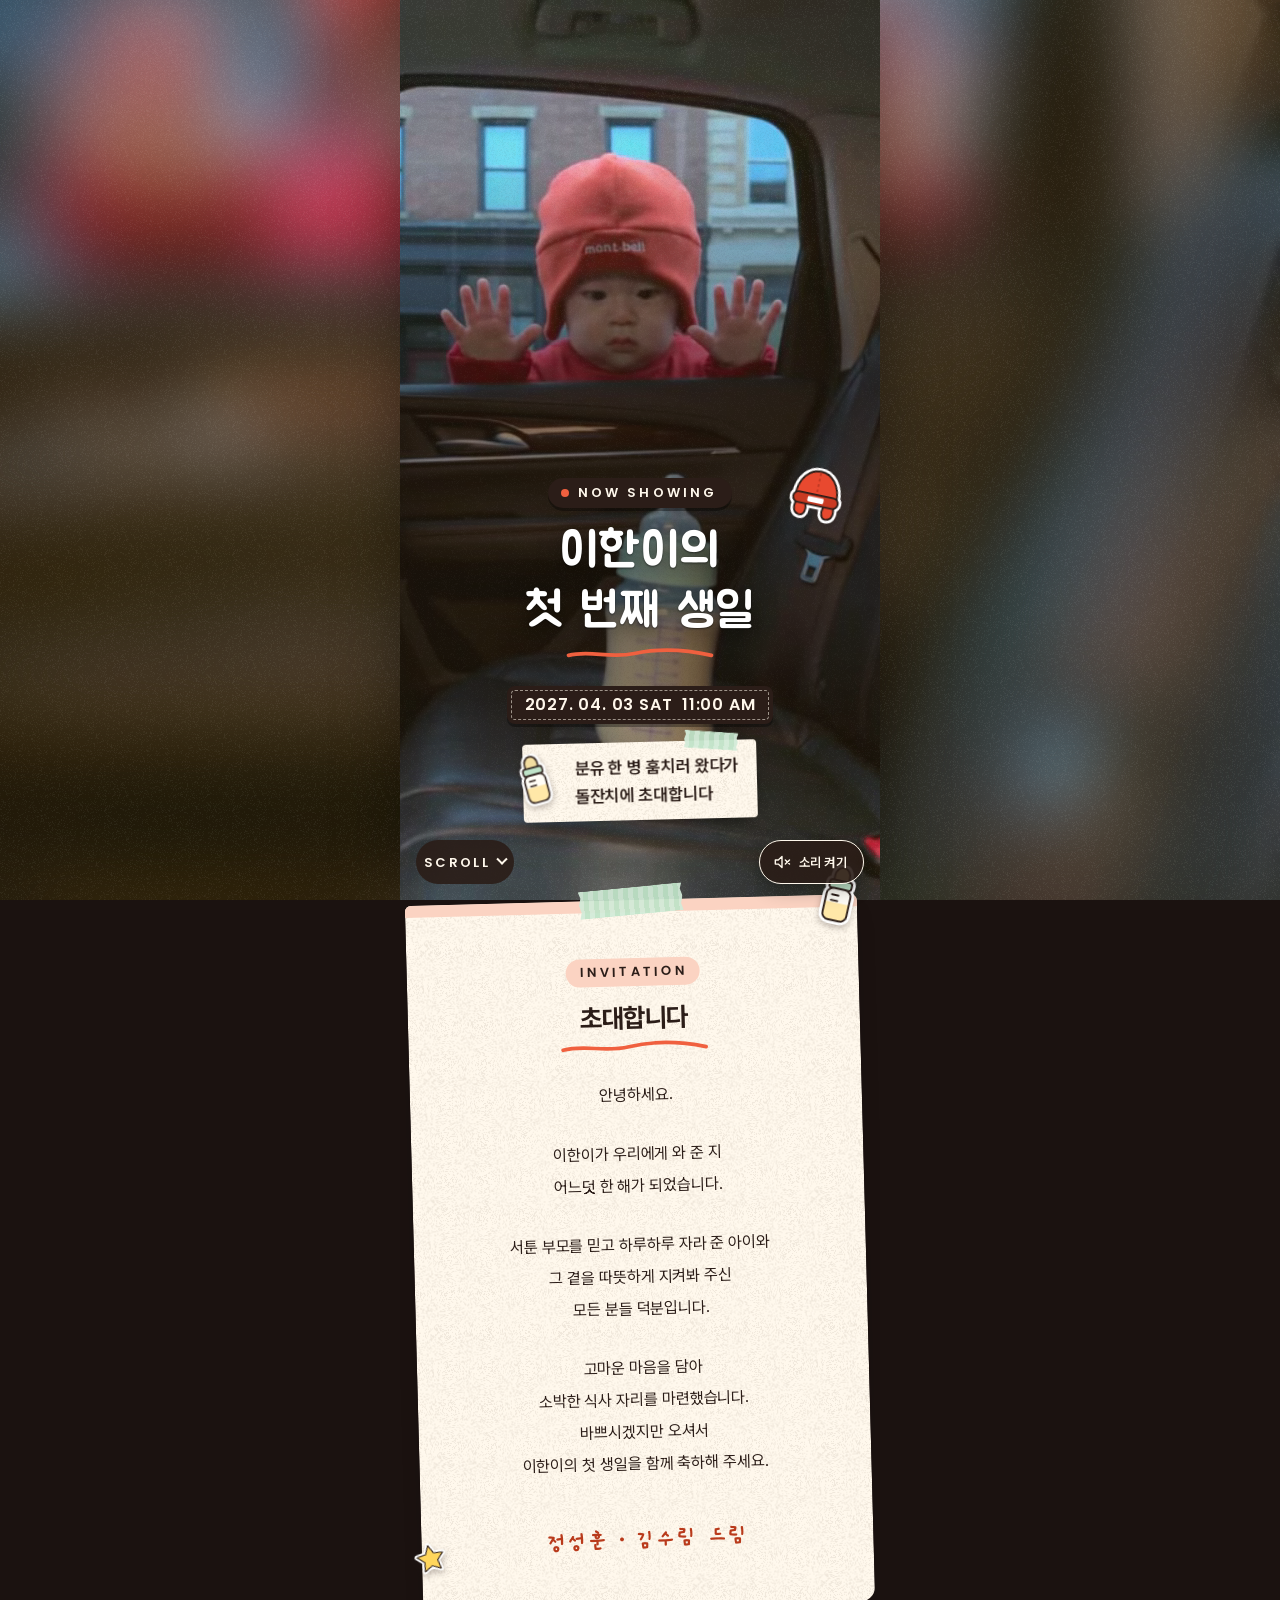
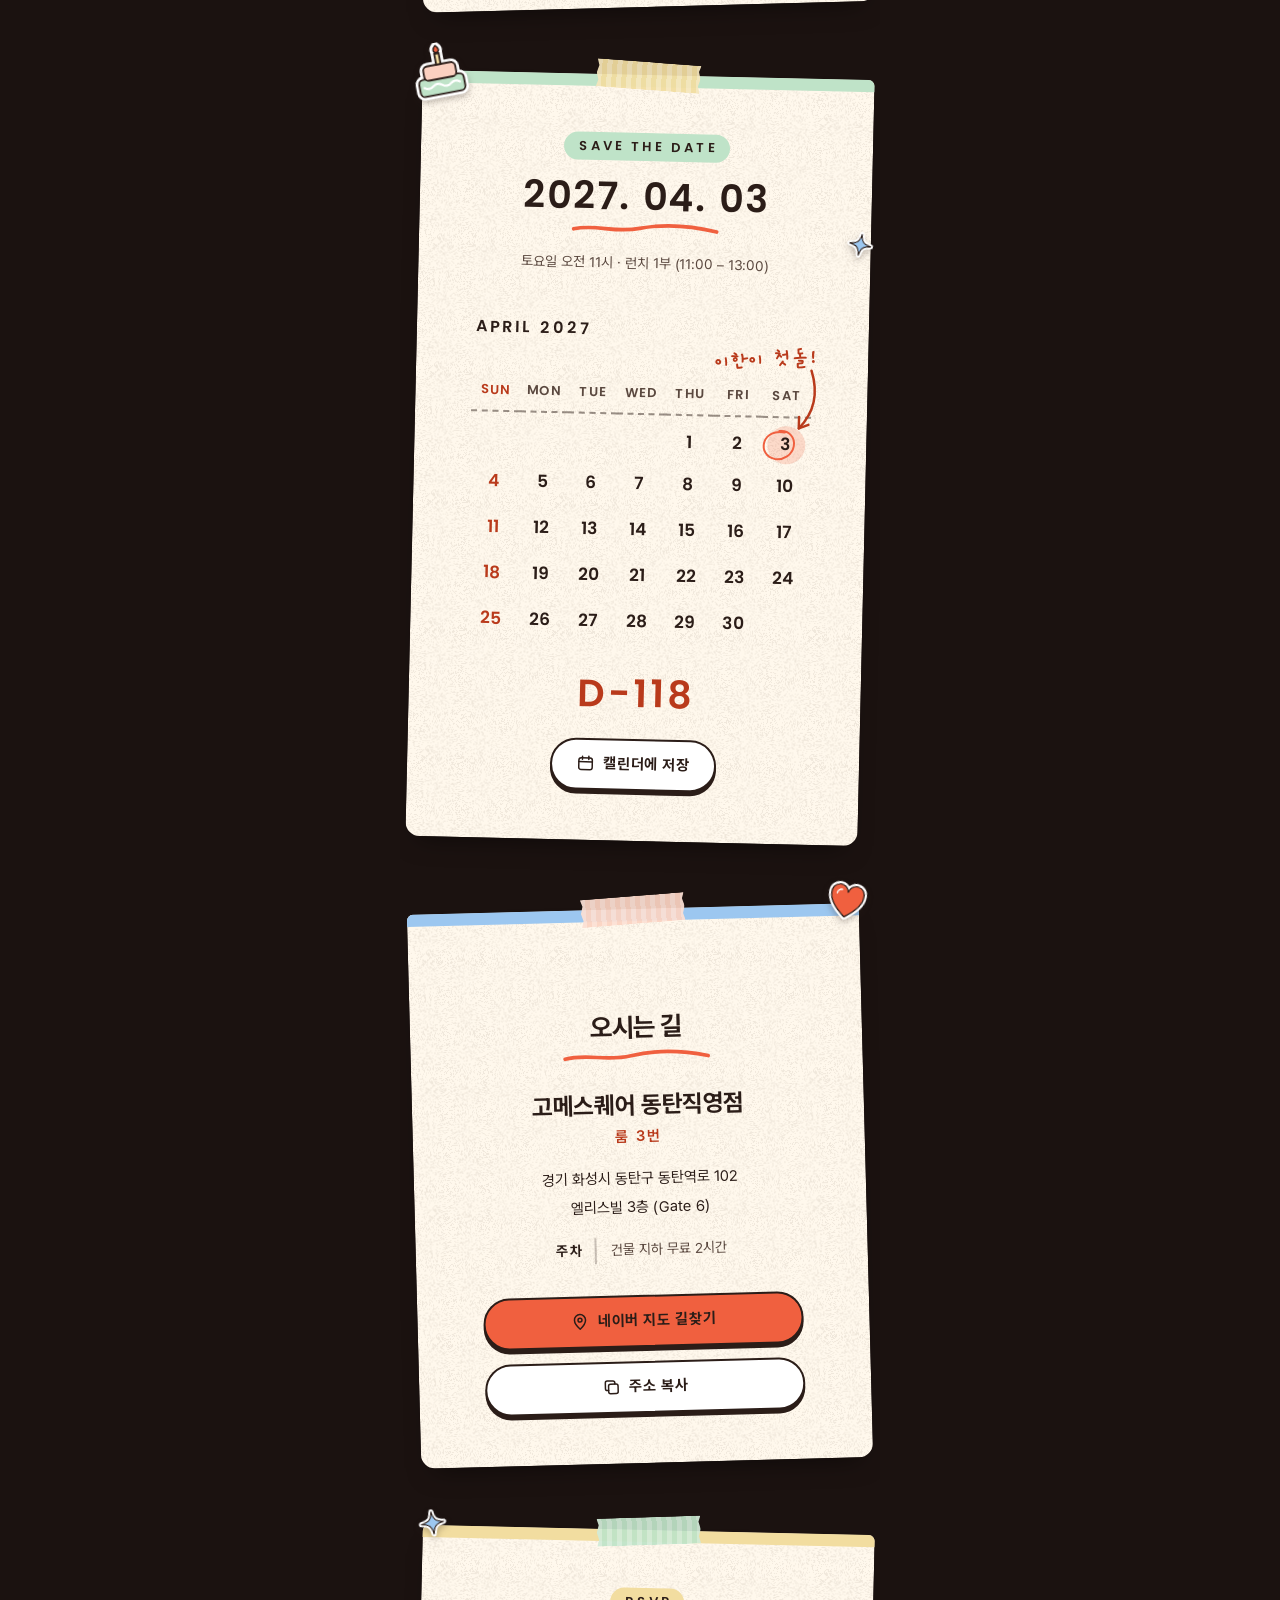
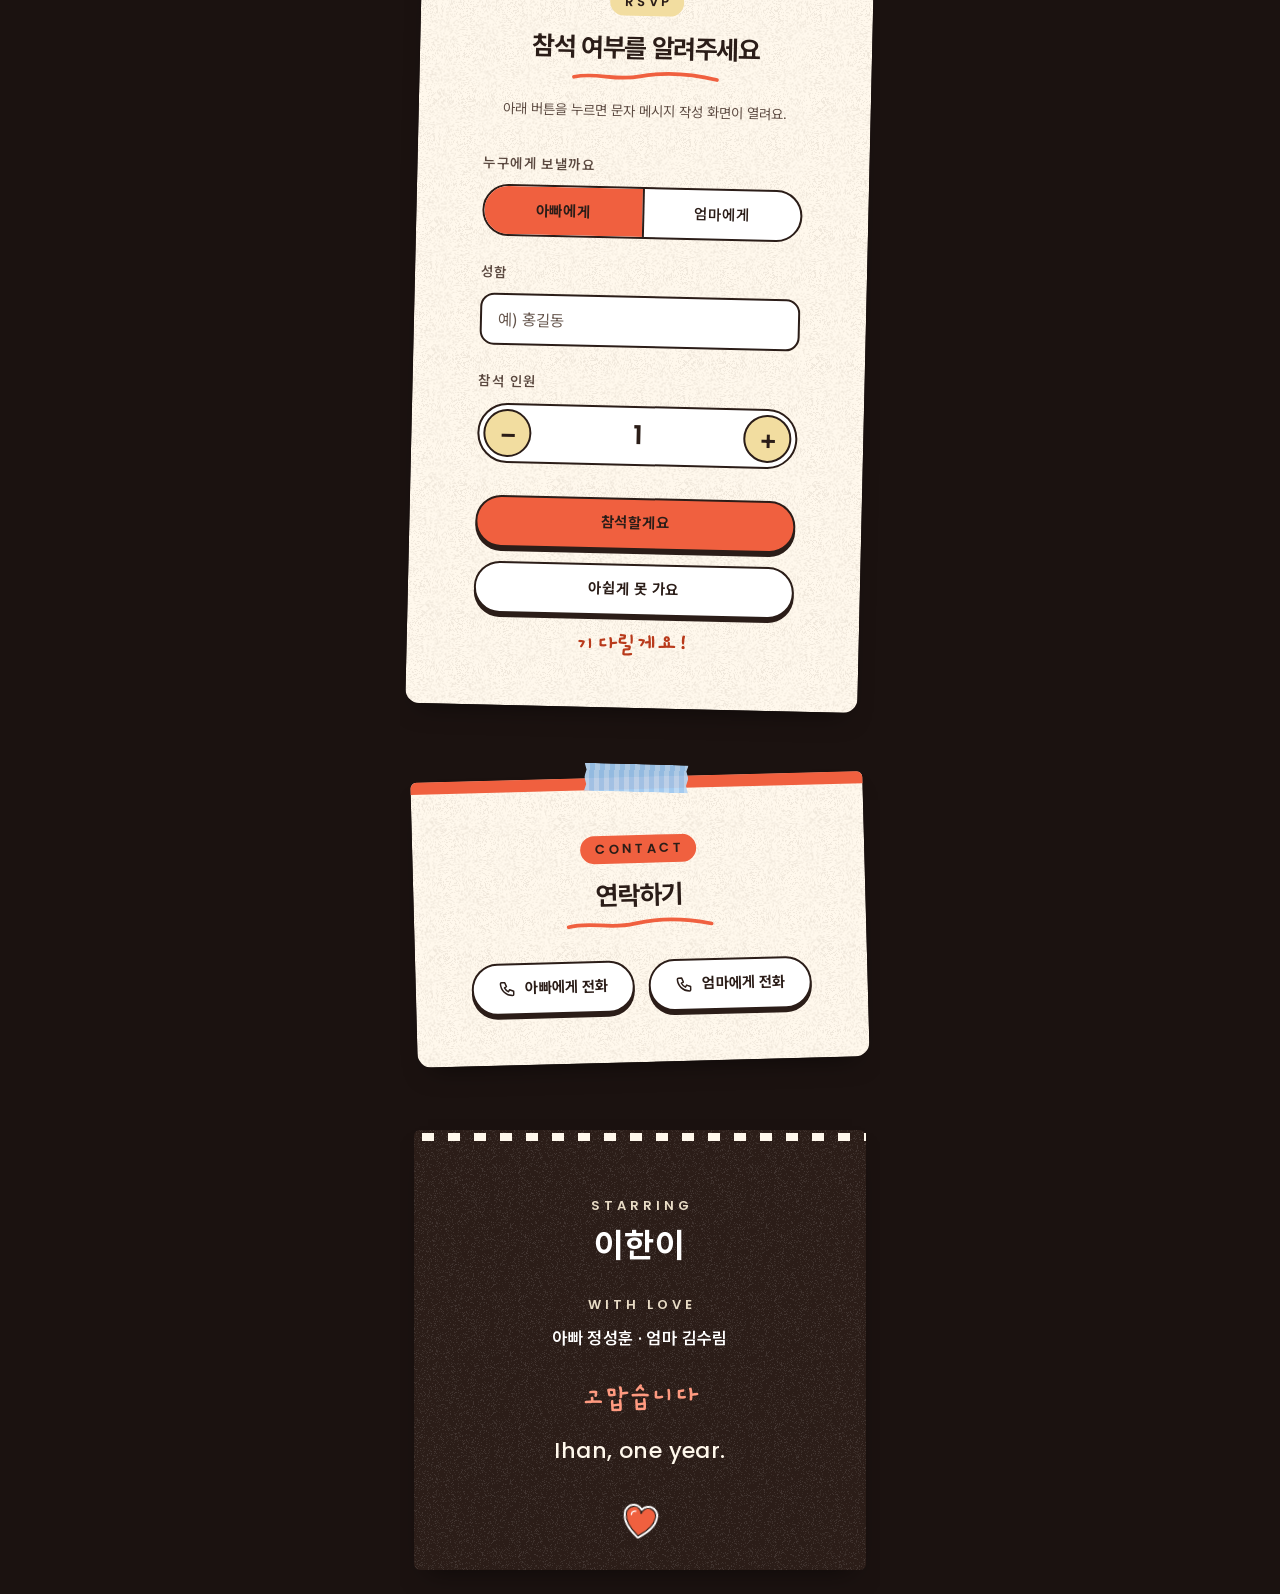
==== commit de090d1a: "Update v7: fixes" ====
--- a/v7/index.html
+++ b/v7/index.html
@@ -22,6 +22,7 @@
 <meta name="twitter:title" content="분유 한 병 훔치러 왔다가 — 이한이의 첫 번째 생일">
 <meta name="twitter:description" content="2027. 04. 03 SAT 오전 11:00 · 고메스퀘어 동탄직영점에서 기다릴게요.">
 <meta name="twitter:image" content="https://jjsuri.github.io/ihan-first-birthday/v7/assets/og.jpg">
+<link rel="icon" type="image/svg+xml" href="data:image/svg+xml,%3Csvg%20xmlns=%22http://www.w3.org/2000/svg%22%20viewBox=%220%200%2064%2064%22%3E%3Cg%20fill=%22%23fff%22%20stroke=%22%23fff%22%20stroke-width=%228%22%20stroke-linejoin=%22round%22%3E%3Cpath%20d=%22M9%2038C9%2019%2020%208%2032%208s23%2011%2023%2030z%22/%3E%3Crect%20x=%227%22%20y=%2234%22%20width=%2250%22%20height=%2212%22%20rx=%226%22/%3E%3Cpath%20d=%22M11%2045c-2%208%200%2013%205%2014s7-3%207-8l-1-6z%22/%3E%3Cpath%20d=%22M53%2045c2%208%200%2013-5%2014s-7-3-7-8l1-6z%22/%3E%3C/g%3E%3Cg%20stroke=%22%232B1D18%22%20stroke-width=%222%22%20stroke-linejoin=%22round%22%3E%3Cpath%20fill=%22%23E8492F%22%20d=%22M11%2045c-2%208%200%2013%205%2014s7-3%207-8l-1-6z%22/%3E%3Cpath%20fill=%22%23E8492F%22%20d=%22M53%2045c2%208%200%2013-5%2014s-7-3-7-8l1-6z%22/%3E%3Cpath%20fill=%22%23E8492F%22%20d=%22M9%2038C9%2019%2020%208%2032%208s23%2011%2023%2030z%22/%3E%3Crect%20x=%227%22%20y=%2234%22%20width=%2250%22%20height=%2212%22%20rx=%226%22%20fill=%22%23C93A22%22/%3E%3C/g%3E%3Crect%20x=%2223%22%20y=%2237%22%20width=%2218%22%20height=%226%22%20rx=%221.5%22%20fill=%22%23fff%22/%3E%3Cpath%20d=%22M32%2010v22%22%20stroke=%22%23B53520%22%20stroke-width=%221.6%22%20stroke-dasharray=%223%203%22%20fill=%22none%22/%3E%3C/svg%3E">
 <link rel="preload" as="image" href="assets/poster.jpg">
 <link rel="preload" href="assets/fonts/pretendard-sub.woff2" as="font" type="font/woff2" crossorigin>
 <link rel="preload" href="assets/fonts/jua-sub.woff2" as="font" type="font/woff2" crossorigin>
@@ -65,7 +66,7 @@
   <header class="hero" id="top">
     <div class="hero-copy">
       <p class="now"><i aria-hidden="true"></i>Now Showing</p>
-      <svg class="stk" style="--s:58px;right:calc(var(--inset) - 6px);top:-14px;--r:12deg" aria-hidden="true" focusable="false"><use href="#s-hat"/></svg>
+      <svg class="stk" style="--s:58px;right:calc(var(--inset) + 6px);top:-14px;--r:12deg" aria-hidden="true" focusable="false"><use href="#s-hat"/></svg>
       <h1>이한이의<br>첫 번째 생일</h1>
       <svg class="ul hero-ul draw" viewBox="0 0 160 14" aria-hidden="true" focusable="false"><path pathLength="1" d="M3 9C28 3 46 13 74 7s56-4 83 2"/></svg>
       <p class="hero-date"><span class="tk">2027. 04. 03 <span>SAT</span> &nbsp;11:00 AM</span></p>
@@ -75,7 +76,7 @@
   </header>
 
   <!-- GREETING -->
-  <section class="sheet sec greeting reveal" id="invite" style="--mood:#FBD3C2;--tape:#BFE3C8;--rot:-.4deg;--tr:-4deg" data-tint="64,30,18">
+  <section class="sheet sec greeting reveal" id="invite" style="--mood:#FBD3C2;--tape:#BFE3C8;--rot:-1.5deg;--tr:-4deg" data-tint="64,30,18">
     <svg class="stk" style="--s:60px;right:-12px;top:-30px;--r:14deg" aria-hidden="true" focusable="false"><use href="#s-bottle"/></svg><svg class="stk" style="--s:34px;left:-8px;bottom:36px;--r:-12deg" aria-hidden="true" focusable="false"><use href="#s-star"/></svg>
     <p class="label reveal">Invitation</p>
     <h2 class="reveal" style="--d:.06s">초대합니다</h2>
@@ -90,14 +91,13 @@
   </section>
 
   <!-- DATE -->
-  <section class="sheet sec date reveal" style="--mood:#BFE3C8;--tape:#F2DDA0;--rot:0deg;--tr:3deg" data-tint="16,52,36">
+  <section class="sheet sec date reveal" style="--mood:#BFE3C8;--tape:#F2DDA0;--rot:1.3deg;--tr:3deg" data-tint="16,52,36">
     <svg class="stk" style="--s:58px;left:-12px;top:-28px;--r:-12deg" aria-hidden="true" focusable="false"><use href="#s-cake"/></svg><svg class="stk" style="--s:34px;right:-6px;top:150px;--r:10deg" aria-hidden="true" focusable="false"><use href="#s-spark"/></svg>
     <p class="label reveal">Save the Date</p>
     <h2 class="reveal" style="--d:.06s">2027. 04. 03</h2>
     <svg class="ul draw reveal" viewBox="0 0 160 14" aria-hidden="true" focusable="false"><path pathLength="1" d="M3 9C28 3 46 13 74 7s56-4 83 2"/></svg>
     <p class="sub reveal" style="--d:.1s">토요일 오전 11시 · 런치 1부 (11:00 – 13:00)</p>
     <div class="cal-wrap reveal">
-      <p class="hand cal-note" aria-hidden="true">이한이 첫돌!<svg class="arrow" viewBox="0 0 30 40" focusable="false"><path d="M7 4C23 6 27 18 17 33"/><path d="M10 27l7 7 6-9"/></svg></p>
       <div class="cal" id="calendar" aria-label="2027년 4월 달력"></div>
     </div>
     <p class="dday reveal" id="dday" aria-live="off">D-</p>
@@ -105,7 +105,7 @@
   </section>
 
   <!-- TIMELINE -->
-  <section class="sheet sec timeline reveal" id="timelineSec" hidden style="--mood:#8A5A48;--tape:#F2DDA0;--rot:.4deg;--tr:-3deg" data-tint="46,24,16">
+  <section class="sheet sec timeline reveal" id="timelineSec" hidden style="--mood:#8A5A48;--tape:#F2DDA0;--rot:-1.5deg;--tr:-3deg" data-tint="46,24,16">
     <p class="label on-dark reveal">Growing Up</p>
     <h2 class="reveal" style="--d:.06s">이한이의 1년</h2>
     <svg class="ul draw reveal" viewBox="0 0 160 14" aria-hidden="true" focusable="false"><path pathLength="1" d="M3 9C28 3 46 13 74 7s56-4 83 2"/></svg>
@@ -113,7 +113,7 @@
   </section>
 
   <!-- GALLERY -->
-  <section class="sheet sec gallery reveal" id="gallerySec" hidden style="--mood:#F2DDA0;--tape:#9CC7F0;--rot:-.3deg;--tr:4deg" data-tint="60,44,10">
+  <section class="sheet sec gallery reveal" id="gallerySec" hidden style="--mood:#F2DDA0;--tape:#9CC7F0;--rot:1.3deg;--tr:4deg" data-tint="60,44,10">
     <p class="label reveal">Gallery</p>
     <h2 class="reveal" style="--d:.06s">함께한 순간들</h2>
     <svg class="ul draw reveal" viewBox="0 0 160 14" aria-hidden="true" focusable="false"><path pathLength="1" d="M3 9C28 3 46 13 74 7s56-4 83 2"/></svg>
@@ -121,7 +121,7 @@
   </section>
 
   <!-- LOCATION -->
-  <section class="sheet sec location reveal" style="--mood:#9CC7F0;--tape:#FBD3C2;--rot:.4deg;--tr:-3deg" data-tint="14,34,60">
+  <section class="sheet sec location reveal" style="--mood:#9CC7F0;--tape:#FBD3C2;--rot:-1.5deg;--tr:-3deg" data-tint="14,34,60">
     <svg class="stk" style="--s:40px;right:-8px;top:-22px;--r:12deg" aria-hidden="true" focusable="false"><use href="#s-heart"/></svg>
     <p class="label reveal">Location</p>
     <h2 class="reveal" style="--d:.06s">오시는 길</h2>
@@ -139,7 +139,7 @@
   </section>
 
   <!-- RSVP -->
-  <section class="sheet sec rsvp reveal" style="--mood:#F2DDA0;--tape:#BFE3C8;--rot:0deg;--tr:-3deg" data-tint="60,44,10">
+  <section class="sheet sec rsvp reveal" style="--mood:#F2DDA0;--tape:#BFE3C8;--rot:1.3deg;--tr:-3deg" data-tint="60,44,10">
     <svg class="stk" style="--s:36px;left:-8px;top:-18px;--r:-10deg" aria-hidden="true" focusable="false"><use href="#s-spark"/></svg>
     <p class="label reveal">RSVP</p>
     <h2 class="reveal" style="--d:.06s">참석 여부를 알려주세요</h2>
@@ -167,7 +167,7 @@
   </section>
 
   <!-- CONTACT -->
-  <section class="sheet sec contact reveal" style="--mood:#F0603F;--tape:#9CC7F0;--rot:-.3deg;--tr:3deg" data-tint="70,22,12">
+  <section class="sheet sec contact reveal" style="--mood:#F0603F;--tape:#9CC7F0;--rot:-1.5deg;--tr:3deg" data-tint="70,22,12">
     <p class="label reveal">Contact</p>
     <h2 class="reveal" style="--d:.06s">연락하기</h2>
     <svg class="ul draw reveal" viewBox="0 0 160 14" aria-hidden="true" focusable="false"><path pathLength="1" d="M3 9C28 3 46 13 74 7s56-4 83 2"/></svg>
@@ -185,7 +185,7 @@
     <p class="cr-v reveal" style="--d:.16s">아빠 정성훈 · 엄마 김수림</p>
     <p class="hand cr-thanks reveal" style="--d:.22s">고맙습니다</p>
     <p class="en reveal" style="--d:.28s">Ihan, one year.</p>
-    <svg class="stk" style="--s:36px;right:22px;bottom:-16px;--r:10deg" aria-hidden="true" focusable="false"><use href="#s-heart"/></svg>
+    <svg class="stk" style="--s:36px;left:50%;margin-left:-18px;bottom:30px;--r:8deg" aria-hidden="true" focusable="false"><use href="#s-heart"/></svg>
   </footer>
 </main>
 
--- a/v7/assets/style.css
+++ b/v7/assets/style.css
@@ -41,12 +41,12 @@
 .tools{position:fixed;z-index:20;bottom:calc(16px + env(safe-area-inset-bottom));left:50%;width:min(100%,var(--w));transform:translateX(-50%);display:flex;justify-content:flex-end;padding:0 16px;pointer-events:none}
 .icon-btn{pointer-events:auto;min-width:44px;height:44px;padding:0 16px 0 12px;gap:7px;border-radius:99px;display:inline-flex;align-items:center;justify-content:center;color:var(--cream);background:rgba(43,29,24,.9);border:1.5px solid var(--cream);font-family:var(--sans);font-size:13px;font-weight:600;letter-spacing:.02em;line-height:1;box-shadow:0 6px 18px rgba(0,0,0,.3);transition:opacity .35s ease,transform .35s ease,background .2s}
 .icon-btn .t{white-space:nowrap}
-.tools.away .icon-btn{opacity:0;transform:translateY(10px);pointer-events:none}
+.tools.off .icon-btn,.tools.away .icon-btn{opacity:0;transform:translateY(10px);pointer-events:none}
 .icon-btn:hover{background:rgba(43,29,24,1)}
 .icon-btn[aria-pressed="true"]{background:var(--accent);border-color:var(--ink);color:var(--ink)}
 .icon-btn svg{flex:none;width:20px;height:20px;fill:none;stroke:currentColor;stroke-width:1.7;stroke-linecap:round;stroke-linejoin:round}
 
-.app{position:relative;z-index:1;max-width:var(--w);margin:0 auto}
+.app{position:relative;z-index:1;max-width:var(--w);margin:0 auto;overflow-x:clip}
 
 /* ---------- 히어로: 영상 위 (NOW SHOWING) ---------- */
 .hero{position:relative;height:100vh;height:100svh;min-height:540px;text-align:center}
@@ -57,7 +57,7 @@
 .hero h1{font-family:var(--display);font-weight:400;font-size:clamp(36px,10.6vw,48px);line-height:1.26;letter-spacing:.015em;margin:14px 0 0;color:#fff;text-shadow:0 1px 2px rgba(0,0,0,.5),0 6px 22px rgba(0,0,0,.5)}
 .ul{width:150px;height:13px;margin:6px auto 0;overflow:visible}
 .ul path{fill:none;stroke:var(--accent);stroke-width:4;stroke-linecap:round}
-.hero-ul{margin:4px auto 18px}
+.hero-ul{margin:4px auto 26px}
 .hero-date{display:flex;justify-content:center}
 .tk{position:relative;display:inline-block;padding:7px 18px;border-radius:8px;background:var(--ink);color:var(--cream);font-family:var(--num);font-size:clamp(14px,4vw,16px);font-weight:600;letter-spacing:.05em;white-space:nowrap;line-height:1.5;box-shadow:0 3px 0 rgba(0,0,0,.35);outline:1.5px dashed rgba(255,248,236,.55);outline-offset:-5px}
 .tk span{font-size:inherit}
@@ -101,8 +101,10 @@
 .date h2{font-family:var(--num);font-weight:600;font-size:clamp(30px,9vw,38px);letter-spacing:.05em;padding-left:.05em;line-height:1.15;margin-top:14px}
 .cal-wrap{position:relative;margin:34px auto 0;max-width:340px}
 .cal{position:relative}
-.cal-note{position:absolute;z-index:2;top:-10px;right:-2px;font-size:21px;line-height:1.1;color:var(--coral-ink);rotate:-5deg;white-space:nowrap}
-.cal-note .arrow{position:absolute;right:14px;top:26px;width:26px;height:38px;fill:none;stroke:var(--coral-ink);stroke-width:2.6;stroke-linecap:round;stroke-linejoin:round}
+.cal td.on .note{position:absolute;z-index:2;right:-11px;bottom:calc(50% + 72px);font-size:21px;line-height:1.1;font-weight:700;color:var(--coral-ink);rotate:-5deg;white-space:nowrap;font-style:normal;pointer-events:none}
+.cal td.on .arrow{position:absolute;z-index:2;left:calc(50% - 5px);bottom:50%;width:40px;height:80px;overflow:visible;pointer-events:none}
+.arrow path{fill:none;stroke:var(--coral-ink);stroke-width:2.6;stroke-linecap:round;stroke-linejoin:round;stroke-dasharray:1;stroke-dashoffset:1;transition:stroke-dashoffset .9s .9s var(--ease)}
+.cal-wrap.in .arrow path{stroke-dashoffset:0}
 .cal-title{font-family:var(--num);font-weight:600;font-size:16px;letter-spacing:.18em;padding:6px 0 0 .18em;text-transform:uppercase;margin-bottom:36px;color:var(--ink);text-align:left}
 .cal table{width:100%;border-collapse:collapse;table-layout:fixed}
 .cal th{font-family:var(--num);font-weight:600;font-size:13px;letter-spacing:.06em;color:var(--ink2);padding-bottom:8px;border-bottom:2px dashed rgba(43,29,24,.28)}
@@ -112,7 +114,8 @@
 .cal td.sun{color:var(--coral-ink)}
 .cal td span{position:relative;display:inline-grid;place-items:center;width:38px;height:38px;border-radius:50%;line-height:1}
 .cal td.on{color:var(--ink)}
-.cal td.on span{font-weight:700;background:rgba(240,96,63,.2);animation:beat 2.6s 1.4s ease-in-out infinite}
+.cal td.on span{font-weight:700}
+.cal td.on span::before{content:"";position:absolute;inset:0;z-index:-1;border-radius:50%;background:rgba(240,96,63,.2);animation:beat 2.6s 1.4s ease-in-out infinite}
 .circ{position:absolute;left:50%;top:50%;width:54px;height:50px;margin:-25px 0 0 -27px;overflow:visible;pointer-events:none}
 .circ path{fill:none;stroke:var(--accent);stroke-width:2.8;stroke-linecap:round;stroke-linejoin:round}
 .dday{margin:30px 0 26px;font-family:var(--num);font-weight:600;font-size:38px;line-height:1;letter-spacing:.08em;padding-left:.08em;color:var(--coral-ink)}
@@ -179,7 +182,7 @@
 .seg-btn[aria-pressed="true"]{background:var(--accent);color:var(--ink);font-weight:700}
 .field{display:block;margin-top:24px}
 .field input{width:100%;height:52px;border:2px solid var(--ink);border-radius:14px;background:#fff;font-size:16px;padding:0 16px;color:var(--ink)}
-.field input::placeholder{color:#76665D;opacity:1}
+.field input::placeholder{color:#64544B;opacity:1}
 .field input:focus{outline:none;border-color:var(--accent);box-shadow:0 0 0 3px rgba(240,96,63,.35)}
 .stepper{display:flex;align-items:center;justify-content:space-between;border:2px solid var(--ink);border-radius:99px;background:#fff;padding:4px}
 .stepper button{flex:none;width:48px;height:48px;border-radius:50%;border:2px solid var(--ink);background:var(--butter);font-family:var(--sans);font-weight:600;font-size:28px;line-height:1;display:grid;place-items:center;color:var(--ink);transition:transform .2s var(--ease),background .15s}
@@ -189,10 +192,10 @@
 .hint::before{content:"";display:inline-block;width:7px;height:7px;border-radius:50%;background:var(--accent);margin-right:8px;vertical-align:middle}
 .rsvp .btn-col{max-width:none}
 .wait{margin-top:14px;text-align:center;font-size:24px;line-height:1.2;color:var(--coral-ink);rotate:-2deg}
-.contact{padding-left:24px;padding-right:24px}
+.sheet.contact{padding-left:30px;padding-right:30px}
 
 /* 엔딩 크레딧 */
-.credits{background:var(--ink) url("noise.png") 0 0/128px 128px;color:var(--cream);padding:64px 24px calc(56px + env(safe-area-inset-bottom));margin-bottom:40px;border-radius:6px;rotate:0deg}
+.credits{background:var(--ink) url("noise.png") 0 0/128px 128px;color:var(--cream);padding:64px 24px calc(104px + env(safe-area-inset-bottom));margin-bottom:24px;border-radius:6px;rotate:0deg}
 .credits::before{top:0;height:14px;border-radius:0;background:repeating-linear-gradient(90deg,var(--cream) 0 12px,transparent 12px 26px) 8px 3px/auto 8px no-repeat}
 .credits::after{display:none}
 .cr-k{font-family:var(--num);font-weight:600;font-size:13px;letter-spacing:.3em;padding-left:.3em;text-transform:uppercase;color:#E9DCC6}
@@ -200,7 +203,7 @@
 .cr-v{font-family:var(--sans);font-weight:600;font-size:17px;letter-spacing:.02em;margin-top:6px;color:#fff}
 .cr-thanks{margin-top:28px;font-size:28px;line-height:1.2;color:#FF9A80;rotate:-2deg}
 .credits .en{margin-top:22px;font-size:22px;color:var(--cream)}
-.credits .stk{right:22px;bottom:-16px}
+
 
 /* 라이트박스 / 토스트 */
 .lb{position:fixed;inset:0;z-index:50;background:rgba(14,9,7,.95);display:grid;place-items:center}
@@ -224,7 +227,9 @@
 @keyframes pop{0%{opacity:1;transform:translate(0,0) rotate(0) scale(.4)}15%{opacity:1}100%{opacity:0;transform:translate(var(--dx),var(--dy)) rotate(var(--rot)) scale(1)}}
 @media (max-width:360px){
   :root{--inset:22px}
-  .sheet{margin-left:12px;margin-right:12px;padding-left:20px;padding-right:20px}
+  .sheet{margin-left:14px;margin-right:14px;padding-left:20px;padding-right:20px}
+  .sheet.contact{padding-left:26px;padding-right:26px}
+  .btn-row{gap:10px}
   .date h2{font-size:30px}.btn{letter-spacing:.03em;padding:0 14px}
   .hero h1{font-size:34px}
   .hero-joke{padding-left:48px;padding-right:14px}
@@ -234,6 +239,6 @@
   *,*::before,*::after{animation:none!important;transition-duration:.01ms!important;transition-delay:0s!important}
   .js .reveal,.js .sheet.reveal{opacity:1;transform:none}
   .js .sheet .stk{scale:1;opacity:1}
-  .draw path,.circ path,.hero-ul path{stroke-dashoffset:0!important}
+  .draw path,.circ path,.arrow path,.hero-ul path{stroke-dashoffset:0!important}
   .confetti{display:none}
 }
